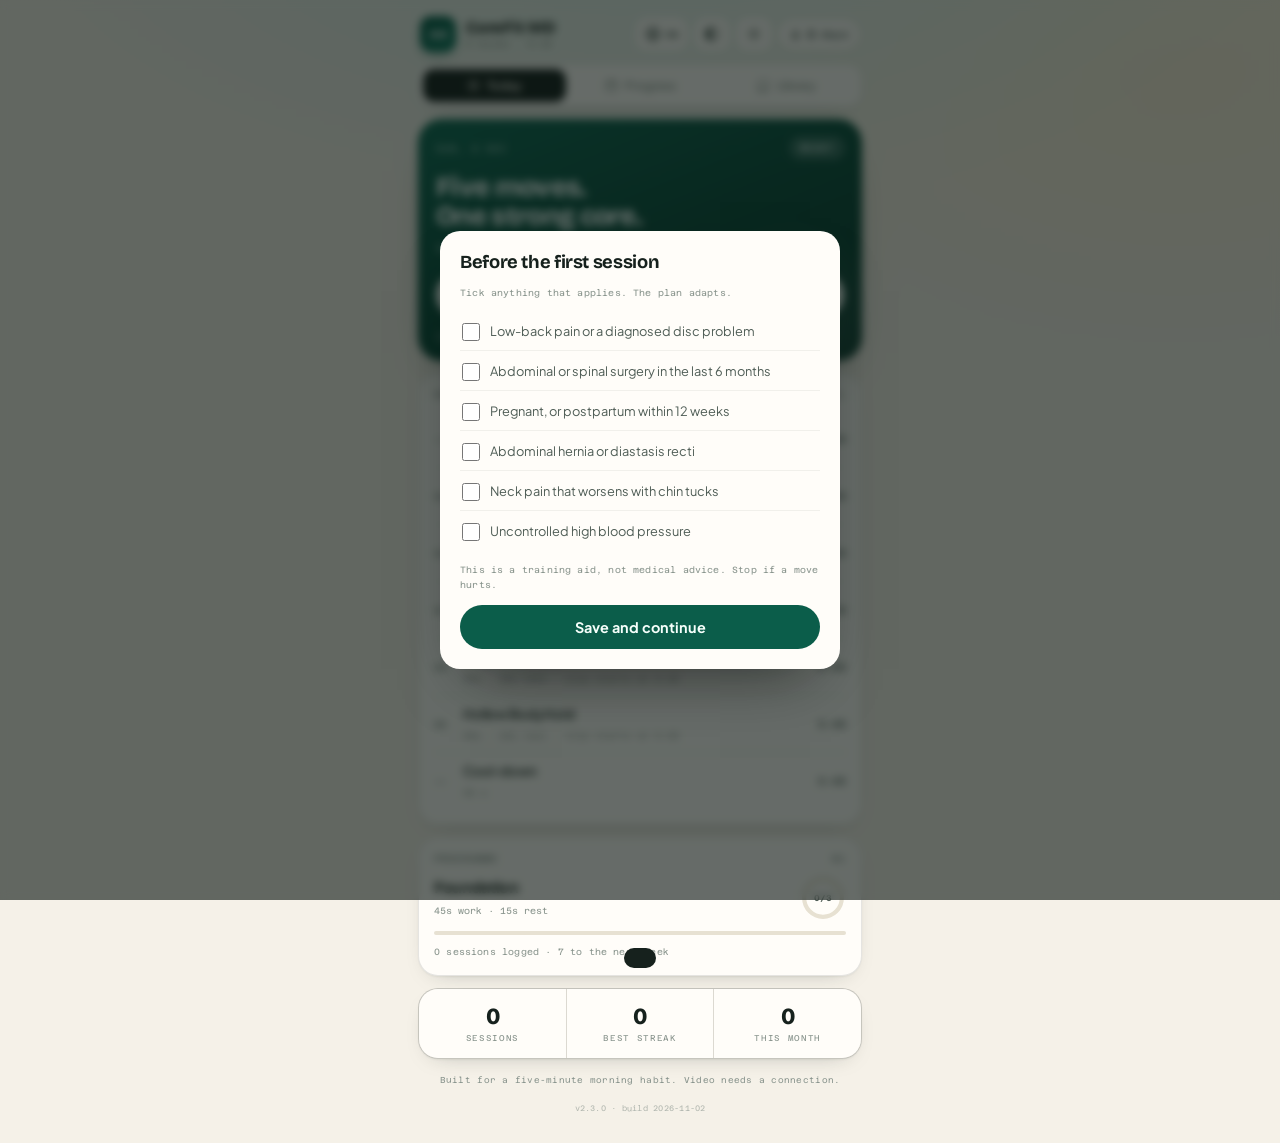
==== docs/play/index.html @ 4219fab6 "Polish the offline figures; make the library work without video - Figures redrawn: two-tone body (fa" ====
<!DOCTYPE html>
<html lang="en">
<head>
<meta charset="UTF-8">
<meta name="viewport" content="width=device-width, initial-scale=1.0, viewport-fit=cover">
<meta name="description" content="CoreFit MD — a five-minute video-guided morning core routine with clip-accurate playback, streaks and session logging.">
<meta name="theme-color" content="#f5f1e8" media="(prefers-color-scheme: light)">
<meta name="theme-color" content="#0d1412" media="(prefers-color-scheme: dark)">
<meta name="apple-mobile-web-app-capable" content="yes">
<meta name="apple-mobile-web-app-title" content="CoreFit MD">
<title>CoreFit MD — Morning Core</title>
<script>
/* Resolve the theme before the first paint so there is no flash of the wrong one. */
(function(){try{
  var raw=localStorage.getItem('corefit.settings.v2');
  var t=(raw?JSON.parse(raw).theme:null)||'auto';
  var dark = t==='dark' || (t==='auto' && matchMedia('(prefers-color-scheme: dark)').matches);
  document.documentElement.setAttribute('data-theme', dark?'dark':'light');
}catch(e){}})();
</script>
<link rel="manifest" href="manifest.webmanifest">
<link rel="icon" href="icons/icon-192.png" sizes="192x192">
<link rel="apple-touch-icon" href="icons/icon-192.png">
<link rel="preload" href="assets/fonts/bricolage-grotesque.woff2" as="font" type="font/woff2" crossorigin>
<link rel="preload" href="assets/fonts/plus-jakarta-sans.woff2" as="font" type="font/woff2" crossorigin>
<link rel="stylesheet" href="assets/fonts/fonts.css">
<link rel="stylesheet" href="assets/css/app.css">
</head>
<body>

<!-- icon sprite -->
<svg class="sr" aria-hidden="true" focusable="false">
  <symbol id="i-flame" viewBox="0 0 24 24"><path d="M12 3s4.5 4.2 4.5 8.2A4.5 4.5 0 0 1 12 15.7a4.5 4.5 0 0 1-4.5-4.5C7.5 7.2 12 3 12 3z"/><path d="M12 21c3.6 0 6.5-2.4 6.5-5.6 0-1.4-.5-2.7-1.3-3.9M12 21c-3.6 0-6.5-2.4-6.5-5.6 0-1.4.5-2.7 1.3-3.9"/></symbol>
  <symbol id="i-play" viewBox="0 0 24 24"><path d="M8 5.5v13l11-6.5-11-6.5z" fill="currentColor" stroke="none"/></symbol>
  <symbol id="i-pause" viewBox="0 0 24 24"><path d="M9 5v14M15 5v14" stroke-width="2.6"/></symbol>
  <symbol id="i-cal" viewBox="0 0 24 24"><rect x="3.5" y="5" width="17" height="15.5" rx="3"/><path d="M8 3v4M16 3v4M3.5 10.5h17"/></symbol>
  <symbol id="i-book" viewBox="0 0 24 24"><path d="M4 5.5A2 2 0 0 1 6 3.5h13v17H6a2 2 0 0 0-2 2z"/><path d="M4 19.5A2 2 0 0 1 6 17.5h13"/></symbol>
  <symbol id="i-sun" viewBox="0 0 24 24"><circle cx="12" cy="12" r="4"/><path d="M12 2v2.5M12 19.5V22M2 12h2.5M19.5 12H22M4.9 4.9l1.8 1.8M17.3 17.3l1.8 1.8M19.1 4.9l-1.8 1.8M6.7 17.3l-1.8 1.8"/></symbol>
  <symbol id="i-close" viewBox="0 0 24 24"><path d="M6 6l12 12M18 6L6 18" stroke-width="2"/></symbol>
  <symbol id="i-skip" viewBox="0 0 24 24"><path d="M6 5.5v13l9-6.5-9-6.5z" fill="currentColor" stroke="none"/><path d="M18 5v14" stroke-width="2.2"/></symbol>
  <symbol id="i-reset" viewBox="0 0 24 24"><path d="M3.5 12a8.5 8.5 0 1 0 2.6-6.1"/><path d="M3.5 4.5V10H9"/></symbol>
  <symbol id="i-sound" viewBox="0 0 24 24"><path d="M4 9.5h3.5L13 5v14L7.5 14.5H4z"/><path d="M16.5 9a4.2 4.2 0 0 1 0 6M19 6.5a8 8 0 0 1 0 11"/></symbol>
  <symbol id="i-mute" viewBox="0 0 24 24"><path d="M4 9.5h3.5L13 5v14L7.5 14.5H4z"/><path d="M16.5 9.5l5 5M21.5 9.5l-5 5"/></symbol>
  <symbol id="i-gear" viewBox="0 0 24 24"><circle cx="12" cy="12" r="3"/><path d="M12 2.8v2.4M12 18.8v2.4M4.4 7.6l2 1.2M17.6 15.2l2 1.2M4.4 16.4l2-1.2M17.6 8.8l2-1.2"/></symbol>
  <symbol id="i-check" viewBox="0 0 24 24"><path d="M5 12.8l4.6 4.4L19 6.5" stroke-width="2.4"/></symbol>
  <symbol id="i-target" viewBox="0 0 24 24"><circle cx="12" cy="12" r="8.5"/><circle cx="12" cy="12" r="4"/></symbol>
  <symbol id="i-clock" viewBox="0 0 24 24"><circle cx="12" cy="12" r="8.5"/><path d="M12 7.5V12l3 1.8"/></symbol>
  <symbol id="i-film" viewBox="0 0 24 24"><rect x="3" y="5" width="18" height="14" rx="2.5"/><path d="M8 5v14M16 5v14M3 12h18"/></symbol>
  <symbol id="i-download" viewBox="0 0 24 24"><path d="M12 4v10M8 10.5l4 4 4-4M4.5 19.5h15"/></symbol>
  <symbol id="i-upload" viewBox="0 0 24 24"><path d="M12 15V5M8 8.5l4-4 4 4M4.5 19.5h15"/></symbol>
  <symbol id="i-print" viewBox="0 0 24 24"><path d="M7 9V4h10v5"/><rect x="4" y="9" width="16" height="7" rx="2"/><path d="M7 14h10v6H7z"/></symbol>
  <symbol id="i-share" viewBox="0 0 24 24"><circle cx="17.5" cy="6" r="2.6"/><circle cx="6.5" cy="12" r="2.6"/><circle cx="17.5" cy="18" r="2.6"/><path d="M9 10.7l6-3.3M9 13.3l6 3.3"/></symbol>
  <symbol id="i-globe" viewBox="0 0 24 24"><circle cx="12" cy="12" r="8.5"/><path d="M3.5 12h17M12 3.5c2.4 2.4 3.6 5.3 3.6 8.5s-1.2 6.1-3.6 8.5c-2.4-2.4-3.6-5.3-3.6-8.5S9.6 5.9 12 3.5z"/></symbol>
  <symbol id="i-plus" viewBox="0 0 24 24"><path d="M12 6v12M6 12h12"/></symbol>
  <symbol id="i-minus" viewBox="0 0 24 24"><path d="M6 12h12"/></symbol>
  <symbol id="i-theme" viewBox="0 0 24 24"><circle cx="12" cy="12" r="8.5"/><path d="M12 3.5a8.5 8.5 0 0 0 0 17z" fill="currentColor" stroke="none"/></symbol>
  <symbol id="i-tap" viewBox="0 0 24 24"><path d="M9 11V6.5a2 2 0 1 1 4 0V12"/><path d="M13 10.5a2 2 0 1 1 4 0V15a6 6 0 0 1-6 6h-1a6 6 0 0 1-5.2-3"/></symbol>
</svg>

<div class="app">
  <header class="topbar">
    <div class="brand">
      <span class="brand-mark"><svg class="ic" viewBox="0 0 24 24"><path d="M6.5 7.5v9M17.5 7.5v9M6.5 12h11" stroke-width="2.4"/><path d="M3.5 9.5v5M20.5 9.5v5"/></svg></span>
      <span class="brand-text"><strong>CoreFit MD</strong><small id="brandMeta">—</small></span>
    </div>
    <div class="topbar-actions">
      <button class="icon-btn" id="btnLang" aria-label="Language"><svg class="ic"><use href="#i-globe"/></svg><span id="langTag">EN</span></button>
      <button class="icon-btn" id="btnTheme" aria-label="Colour theme"><svg class="ic"><use href="#i-theme"/></svg></button>
      <button class="icon-btn" id="btnSettingsTop" aria-label="Session settings"><svg class="ic"><use href="#i-gear"/></svg></button>
      <button class="streak" id="streakPill" aria-label="Current streak">
        <svg class="ic"><use href="#i-flame"/></svg><b id="streakNum">0</b><span id="streakWord">days</span>
      </button>
    </div>
  </header>

  <div class="banner" id="banner" hidden>
    <svg class="ic"><use href="#i-target"/></svg><span id="bannerText"></span>
  </div>

  <nav class="segmented" role="tablist" aria-label="Sections">
    <button role="tab" aria-selected="true" data-view="today"><svg class="ic"><use href="#i-sun"/></svg><span data-i18n="nav.today">Today</span></button>
    <button role="tab" aria-selected="false" data-view="progress"><svg class="ic"><use href="#i-cal"/></svg><span data-i18n="nav.progress">Progress</span></button>
    <button role="tab" aria-selected="false" data-view="library"><svg class="ic"><use href="#i-book"/></svg><span data-i18n="nav.library">Library</span></button>
  </nav>

  <main>
    <!-- ================= TODAY ================= -->
    <section class="view active" id="view-today" role="tabpanel">
      <div class="hero" id="hero">
        <div class="hero-top">
          <span class="eyebrow" id="todayDate">—</span>
          <span class="status-chip" id="heroStatus" data-i18n="hero.ready">Ready</span>
        </div>
        <h2 class="hero-title" id="heroTitle"></h2>
        <p class="hero-sub" id="heroSub"></p>
        <button class="btn btn-hero" id="btnStart"><svg class="ic"><use href="#i-play"/></svg><span id="btnStartText" data-i18n="btn.start">Start session</span></button>
        <div class="hero-resume" id="heroResume" hidden>
          <button class="btn btn-hero" id="btnResume"><svg class="ic"><use href="#i-play"/></svg><span data-i18n="btn.resume">Resume</span></button>
          <button class="btn btn-hero secondary" id="btnDiscard" data-i18n="btn.discard">Discard</button>
        </div>
        <div class="hero-foot">
          <span><svg class="ic"><use href="#i-clock"/></svg><span id="footTime">—</span></span>
          <span><svg class="ic"><use href="#i-target"/></svg><span id="footMoves">—</span></span>
          <span><svg class="ic"><use href="#i-film"/></svg><span id="footClip">0:30</span></span>
        </div>
      </div>

      <div class="card">
        <div class="card-head">
          <span class="label" data-i18n="label.plan">Session plan</span>
          <span class="label dim" id="planTotal"></span>
        </div>
        <ol class="plan" id="planList"></ol>
      </div>

      <div class="card program-card">
        <div class="card-head">
          <span class="label" data-i18n="label.program">Programme</span>
          <span class="label dim" id="programWeek">Week 1</span>
        </div>
        <div class="program-body">
          <div class="program-meta"><b id="programLabel">Foundation</b><small id="programSets"></small></div>
          <div class="goal-ring" id="goalRing">
            <svg viewBox="0 0 44 44"><circle cx="22" cy="22" r="18" class="ring-bg"/><circle cx="22" cy="22" r="18" class="ring-fg" id="goalArc"/></svg>
            <span id="goalCount">0/3</span>
          </div>
        </div>
        <div class="program-bar"><i id="programBar"></i></div>
        <p class="hint" id="programHint"></p>
      </div>

      <div class="stats">
        <div class="stat"><b id="sTotal">0</b><span data-i18n="label.sessions">Sessions</span></div>
        <div class="stat"><b id="sStreak">0</b><span data-i18n="label.beststreak">Best streak</span></div>
        <div class="stat"><b id="sMonth">0</b><span data-i18n="label.month">This month</span></div>
      </div>
    </section>

    <!-- ================= PROGRESS ================= -->
    <section class="view" id="view-progress" role="tabpanel">
      <div class="card">
        <div class="cal-month"><b id="calTitle">—</b><span class="label dim" id="calCount"></span></div>
        <div class="cal-grid" id="calGrid"></div>
        <div class="legend">
          <span><i class="a"></i><span data-i18n="cal.legend.done">Completed</span></span>
          <span><i class="b"></i><span data-i18n="cal.legend.today">Today</span></span>
        </div>
      </div>

      <div class="card">
        <div class="card-head"><span class="label" data-i18n="label.week">Last 7 days</span><span class="label dim" id="weekTotal"></span></div>
        <div class="week" id="weekChart"></div>
      </div>

      <div class="stats">
        <div class="stat"><b id="pTotal">0</b><span data-i18n="label.alltime">All-time</span></div>
        <div class="stat"><b id="pMin">0</b><span data-i18n="label.minutes">Minutes</span></div>
        <div class="stat"><b id="pCons">0%</b><span data-i18n="label.consistency">30-day consistency</span></div>
      </div>

      <div class="card">
        <div class="card-head"><span class="label" data-i18n="label.export">Export and backup</span></div>
        <div class="btn-grid">
          <button class="btn btn-ghost sm" id="btnCsv"><svg class="ic"><use href="#i-download"/></svg><span data-i18n="progress.csv">Download CSV</span></button>
          <button class="btn btn-ghost sm" id="btnJson"><svg class="ic"><use href="#i-download"/></svg><span data-i18n="progress.json">Backup as JSON</span></button>
          <button class="btn btn-ghost sm" id="btnImport"><svg class="ic"><use href="#i-upload"/></svg><span data-i18n="progress.import">Restore backup</span></button>
          <button class="btn btn-ghost sm" id="btnPrint"><svg class="ic"><use href="#i-print"/></svg><span data-i18n="progress.pdf">Print summary</span></button>
          <button class="btn btn-ghost sm" id="btnShareCard"><svg class="ic"><use href="#i-share"/></svg><span data-i18n="progress.share">Share streak card</span></button>
          <button class="btn btn-ghost sm" id="btnSettings"><svg class="ic"><use href="#i-gear"/></svg><span data-i18n="label.settings">Session settings</span></button>
        </div>
        <input type="file" id="fileImport" accept="application/json,.json" hidden>
      </div>

      <div class="card">
        <div class="card-head"><span class="label" data-i18n="label.goal">Weekly goal</span><span class="label dim" id="goalHint2"></span></div>
        <div class="goal-bars" id="goalBars"></div>
      </div>
    </section>

    <!-- ================= LIBRARY ================= -->
    <section class="view" id="view-library" role="tabpanel">
      <div class="card">
        <div class="card-head">
          <span class="label" data-i18n="label.library">Exercise library</span>
          <span class="label dim" id="libCount"></span>
        </div>
        <div class="lib-mode">
          <div class="seg-mini" id="libMode">
            <button data-vmode="auto" data-i18n="lib.mode.clips">Clips</button>
            <button data-vmode="off" data-i18n="lib.mode.figures">Figures only</button>
          </div>
          <span class="hint" id="libModeHint"></span>
        </div>
      </div>
      <div class="lib" id="libList"></div>

      <div class="card" style="margin-top:2px">
        <div class="card-head">
          <span class="label" data-i18n="lib.more">More moves</span>
          <span class="label dim" data-i18n="lib.more.sub">offline demonstrations</span>
        </div>
        <p class="hint" data-i18n="lib.more.hint">Not in the default session. Each has its own animated figure, so it works with no connection.</p>
      </div>
      <div class="lib" id="extraList"></div>

      <button class="btn btn-ghost" id="btnCredits"><svg class="ic"><use href="#i-book"/></svg><span data-i18n="credits.title">Sources and credits</span></button>
    </section>
  </main>

  <p class="footnote" data-i18n="foot.note">Built for a five-minute morning habit. Video needs a connection.</p>
  <p class="footnote build" id="buildStamp"></p>
</div>

<!-- ================= WORKOUT STAGE ================= -->
<div class="stage" id="stage" role="dialog" aria-modal="true" aria-label="Workout in progress">
  <div class="stage-top">
    <button class="icon-btn" id="btnQuit" data-i18n-aria="a11y.quit" aria-label="End workout"><svg class="ic"><use href="#i-close"/></svg></button>
    <div class="phase" id="phaseChip"><span class="dot"></span><span id="phaseText">—</span></div>
    <button class="icon-btn" id="btnSound" data-i18n-aria="a11y.sound" aria-label="Toggle video sound"><svg class="ic"><use href="#i-mute"/></svg></button>
  </div>

  <div id="workoutBody" class="workout-body">
    <div class="video-card" id="videoCard">
      <div class="video-host" id="videoHost"></div>
      <div class="video-fallback" id="videoFallback">
        <img id="demoImg" src="" alt="">
        <div class="demo-cap">
          <span id="demoLabel">Offline demonstration</span>
          <a id="demoCredit" href="#" target="_blank" rel="noopener" hidden>Reference ↗</a>
        </div>
      </div>
      <div class="video-noclip" id="noClip"><span id="noClipCue"></span></div>
      <div class="video-badge"><svg class="ic"><use href="#i-film"/></svg><span id="videoBadgeText">0:30</span></div>
    </div>

    <div class="stage-main">
      <div class="timer-row">
        <div class="timer"><span id="timeLeft">0</span><small id="timerUnit" data-i18n="label.sec">sec</small></div>
        <div class="timer-side">
          <div class="ex-count" id="exCount">—</div>
          <div class="ex-name" id="exName">—</div>
          <div class="ex-next" id="exNext"></div>
        </div>
      </div>

      <div class="segbar"><i id="segFill"></i></div>
      <div class="rail" id="rail"></div>
      <p class="cue" id="cueLine"></p>

      <button class="rep-tap" id="btnRepTap" hidden>
        <svg class="ic"><use href="#i-tap"/></svg>
        <span id="repText">0 / 12</span>
      </button>

      <div class="controls">
        <button class="ctl" id="btnMinus" data-i18n-aria="btn.minus" aria-label="Minus ten"><svg class="ic"><use href="#i-minus"/></svg><span>−10s</span></button>
        <button class="ctl" id="btnRestart"><svg class="ic"><use href="#i-reset"/></svg><span data-i18n="btn.restart">Restart</span></button>
        <button class="ctl-main" id="btnPause" data-i18n-aria="a11y.pause" aria-label="Pause"><svg class="ic"><use href="#i-pause"/></svg></button>
        <button class="ctl" id="btnSkip"><svg class="ic"><use href="#i-skip"/></svg><span data-i18n="btn.skip">Skip</span></button>
        <button class="ctl" id="btnPlus" data-i18n-aria="btn.plus" aria-label="Plus ten"><svg class="ic"><use href="#i-plus"/></svg><span>+10s</span></button>
      </div>

      <details class="steps" id="stepsBox">
        <summary data-i18n="label.formcues">Form cues</summary>
        <ol id="stepsList"></ol>
      </details>
    </div>
    <div class="stage-foot"><span id="sessionLeft"></span></div>
  </div>

  <div class="done-view" id="doneView">
    <div class="done-ring"><svg class="ic"><use href="#i-check"/></svg></div>
    <h2 id="doneTitle">Session complete</h2>
    <p id="doneLine"></p>
    <div class="done-stats">
      <div><b id="doneStreak">0</b><span data-i18n="label.streak">Day streak</span></div>
      <div><b id="doneTime">0:00</b><span data-i18n="label.time">Time</span></div>
      <div><b id="doneMoves">0</b><span data-i18n="label.moves">moves</span></div>
    </div>
    <button class="btn btn-primary" id="btnDone" style="max-width:280px"><svg class="ic"><use href="#i-check"/></svg><span data-i18n="btn.save">Save</span></button>
  </div>
</div>

<!-- ================= CLIP SHEET ================= -->
<div class="sheet" id="clipSheet" role="dialog" aria-modal="true" aria-label="Clip settings">
  <div class="sheet-card">
    <div class="sheet-head">
      <div><h3 id="clipName">—</h3><p id="clipMeta"></p></div>
      <button class="icon-btn sheet-close" data-close="clipSheet" aria-label="Close"><svg class="ic"><use href="#i-close"/></svg></button>
    </div>
    <div class="video-card" style="aspect-ratio:16/9">
      <div class="video-host" id="clipHost"></div>
      <img id="clipDemo" class="clip-demo" src="" alt="">
      <div class="video-badge"><svg class="ic"><use href="#i-film"/></svg><span id="clipBadge">0:30</span></div>
    </div>
    <div class="row2">
      <a class="btn btn-ghost sm" id="clipOpen" target="_blank" rel="noopener">Open on YouTube ↗</a>
      <a class="btn btn-ghost sm" id="clipFind" target="_blank" rel="noopener">Find another clip ↗</a>
    </div>
    <div class="trim-grid">
      <div class="field">
        <label data-i18n="clip.start">Clip starts at</label>
        <div class="field-row"><input type="number" id="trimStart" min="0" max="3600" step="1" inputmode="numeric"><span class="unit">s</span><button class="mini" id="capStart" data-i18n="clip.now">now</button></div>
      </div>
      <div class="field">
        <label data-i18n="clip.end">Clip ends at</label>
        <div class="field-row"><input type="number" id="trimEnd" min="1" max="3600" step="1" inputmode="numeric"><span class="unit">s</span><button class="mini" id="capEnd" data-i18n="clip.now">now</button></div>
      </div>
    </div>
    <div class="trim-grid">
      <div class="field">
        <label data-i18n="clip.mode">Timing</label>
        <div class="seg-mini" id="modeSwitch">
          <button data-mode="time" data-i18n="clip.mode.time">Timed</button>
          <button data-mode="reps" data-i18n="clip.mode.reps">Reps</button>
        </div>
      </div>
      <div class="field">
        <label data-i18n="clip.reps">Rep target</label>
        <div class="field-row"><input type="number" id="repTarget" min="1" max="99" step="1" inputmode="numeric"><span class="unit" data-i18n="label.reps">reps</span></div>
      </div>
    </div>
    <div class="field">
      <label data-i18n="clip.backup">Backup video ID</label>
      <div class="field-row"><input type="text" id="backupId" class="txt" data-i18n-ph="clip.backup.ph" placeholder="YouTube ID if the main one dies"></div>
    </div>
    <div class="mods">
      <p><b data-i18n="clip.regression">Easier</b><span id="modEasier"></span></p>
      <p><b data-i18n="clip.progression">Harder</b><span id="modHarder"></span></p>
    </div>
    <div class="row2">
      <button class="btn btn-ghost" id="btnClipReset" data-i18n="clip.reset">Reset to 0:30</button>
      <button class="btn btn-primary" id="btnClipSave" data-i18n="clip.save">Save clip</button>
    </div>
  </div>
</div>

<!-- ================= SETTINGS SHEET ================= -->
<div class="sheet" id="settingsSheet" role="dialog" aria-modal="true" aria-label="Settings">
  <div class="sheet-card">
    <div class="sheet-head">
      <div><h3 data-i18n="set.title">Session settings</h3><p data-i18n="set.sub">Saved on this device</p></div>
      <button class="icon-btn sheet-close" data-close="settingsSheet" aria-label="Close"><svg class="ic"><use href="#i-close"/></svg></button>
    </div>
    <div id="settingsList"></div>
    <div class="set-row">
      <div><span data-i18n="set.theme">Colour theme</span><small>Auto · light · dark</small></div>
      <div class="seg-mini sm" id="themeSwitch">
        <button data-theme="auto">Auto</button><button data-theme="light">Light</button><button data-theme="dark">Dark</button>
      </div>
    </div>
    <div class="set-row">
      <div><span data-i18n="set.videoMode">Video</span><small data-i18n="set.videoMode.d">Clips, or the offline figures only</small></div>
      <div class="seg-mini sm" id="videoModeSwitch">
        <button data-vmode="auto">Clips</button><button data-vmode="off">Figures</button>
      </div>
    </div>
    <div class="set-row">
      <div><span data-i18n="set.speed">Playback speed</span><small>0.75× · 1× · 1.25×</small></div>
      <div class="seg-mini sm" id="speedSwitch">
        <button data-speed="0.75">0.75×</button><button data-speed="1">1×</button><button data-speed="1.25">1.25×</button>
      </div>
    </div>
    <div class="set-row">
      <div><span data-i18n="set.reminderTime">Reminder time</span><small id="reminderState"></small></div>
      <input type="time" id="reminderTime" class="time-input">
    </div>
    <div class="set-row">
      <div><span data-i18n="set.lang">Language</span><small>English · हिन्दी · ગુજરાતી</small></div>
      <div class="seg-mini sm" id="langSwitch">
        <button data-lang="en">EN</button><button data-lang="hi">हि</button><button data-lang="gu">ગુ</button>
      </div>
    </div>
    <p class="hint" style="margin-top:12px" id="settingsNote"></p>
  </div>
</div>

<!-- ================= POST-SESSION SHEET ================= -->
<div class="sheet" id="postSheet" role="dialog" aria-modal="true" aria-label="Session feedback">
  <div class="sheet-card">
    <div class="sheet-head">
      <div><h3 data-i18n="post.title">How did that feel?</h3><p data-i18n="post.sub">One tap. It tunes the next session.</p></div>
      <button class="icon-btn sheet-close" data-close="postSheet" aria-label="Close"><svg class="ic"><use href="#i-close"/></svg></button>
    </div>
    <div class="rpe" id="rpeChips"></div>
    <p class="rpe-label" id="rpeLabel"></p>
    <div class="set-row">
      <div><span data-i18n="post.pain">I felt pain</span><small id="painHint"></small></div>
      <button class="switch" id="painSwitch" role="switch" aria-checked="false"></button>
    </div>
    <div class="field">
      <label data-i18n="post.note">Note for yourself</label>
      <div class="field-row"><input type="text" class="txt" id="postNote" data-i18n-ph="post.note.ph" placeholder="Anything worth remembering"></div>
    </div>
    <button class="btn btn-primary" id="btnPostSave" data-i18n="post.save">Save session</button>
  </div>
</div>

<!-- ================= SCREENING ================= -->
<div class="modal" id="screenModal" role="dialog" aria-modal="true" aria-label="Safety screening">
  <div class="modal-card">
    <h3 data-i18n="screen.title">Before the first session</h3>
    <p class="hint" data-i18n="screen.sub">Tick anything that applies. The plan adapts.</p>
    <div id="screenList" class="screen-list"></div>
    <p class="hint" data-i18n="screen.note">This is a training aid, not medical advice. Stop if a move hurts.</p>
    <button class="btn btn-primary" id="btnScreenSave" data-i18n="screen.ack">Save and continue</button>
  </div>
</div>


<!-- ================= CREDITS ================= -->
<div class="sheet" id="creditsSheet" role="dialog" aria-modal="true" aria-label="Sources and credits">
  <div class="sheet-card">
    <div class="sheet-head">
      <div><h3 data-i18n="credits.title">Sources and credits</h3><p data-i18n="credits.sub">Every figure is drawn here; every clip is credited</p></div>
      <button class="icon-btn sheet-close" data-close="creditsSheet" aria-label="Close"><svg class="ic"><use href="#i-close"/></svg></button>
    </div>
    <div id="creditsList" class="credits"></div>
    <p class="hint" data-i18n="credits.note">The animated figures are original SVG drawn for this app, not frames from the videos. The clips are other people's work — they are embedded, never copied, and each is linked to its source.</p>
  </div>
</div>

<!-- ================= SHARE CARD ================= -->
<div class="modal" id="shareModal" role="dialog" aria-modal="true" aria-label="Streak card">
  <div class="modal-card">
    <h3 id="shareTitle">Streak card</h3>
    <canvas id="shareCanvas" width="1080" height="1350"></canvas>
    <div class="row2">
      <button class="btn btn-ghost" data-close="shareModal" data-i18n="btn.close">Close</button>
      <button class="btn btn-primary" id="btnShareSave" data-i18n="progress.share">Share streak card</button>
    </div>
  </div>
</div>

<div class="toast" id="toast" role="status" aria-live="polite"></div>

<script src="assets/i18n/strings.js" defer></script>
<script src="assets/js/config.js" defer></script>
<script src="assets/js/data.js" defer></script>
<script src="assets/js/store.js" defer></script>
<script src="assets/js/i18n.js" defer></script>
<script src="assets/js/video.js" defer></script>
<script src="assets/js/session.js" defer></script>
<script src="assets/js/ui.js" defer></script>
<script src="assets/js/main.js" defer></script>
</body>
</html>
---- docs/play/assets/fonts/fonts.css ----
@font-face {
  font-family: 'Azeret Mono';
  font-style: normal;
  font-weight: 400 600;
  font-display: swap;
  src:url('azeret-mono.woff2') format('woff2');
  
}
@font-face {
  font-family: 'Bricolage Grotesque';
  font-style: normal;
  font-weight: 400 800;
  font-stretch: 100%;
  font-display: swap;
  src:url('bricolage-grotesque.woff2') format('woff2');
  
}
@font-face {
  font-family: 'Plus Jakarta Sans';
  font-style: normal;
  font-weight: 400 700;
  font-display: swap;
  src:url('plus-jakarta-sans.woff2') format('woff2');
  
}
---- docs/play/assets/css/app.css ----
/* CoreFit MD — application styles
   One stylesheet, no framework. Light-first with a full dark theme. */

:root{
  --paper:#f5f1e8; --surface:#fffdf9; --surface-2:#efeade; --surface-3:#e7e1d2;
  --ink:#16211d; --ink-2:#4f5d56; --ink-3:#8b968f;
  --line:rgba(22,33,29,.11); --line-2:rgba(22,33,29,.06); --line-3:rgba(22,33,29,.2);
  --pine:#0b5d4a; --pine-2:#0f7a61; --pine-soft:#dcefe8;
  --signal:#cf4f1d; --signal-soft:#fbe6da;
  --gold:#a8761f; --gold-soft:#f7edd6;
  --shadow:0 1px 2px rgba(22,33,29,.05), 0 8px 24px -16px rgba(22,33,29,.4);
  --r:20px; --r-sm:12px;
  --f-display:'Bricolage Grotesque','Segoe UI',system-ui,sans-serif;
  --f-body:'Plus Jakarta Sans','Segoe UI',system-ui,sans-serif;
  --f-mono:'Azeret Mono',ui-monospace,'SFMono-Regular',monospace;
  --timer-size:3.4rem;
}
:root[data-theme="dark"]{
    --paper:#0d1412; --surface:#15201d; --surface-2:#1b2724; --surface-3:#22302c;
    --ink:#f3efe6; --ink-2:#a9b6b0; --ink-3:#71807a;
    --line:rgba(255,255,255,.10); --line-2:rgba(255,255,255,.05); --line-3:rgba(255,255,255,.2);
    --pine:#5cc8a8; --pine-2:#7ad9bc; --pine-soft:rgba(92,200,168,.14);
    --signal:#ff7a45; --signal-soft:rgba(255,122,69,.14);
    --gold:#e0b455; --gold-soft:rgba(224,180,85,.14);
    --shadow:0 1px 2px rgba(0,0,0,.4), 0 10px 30px -20px rgba(0,0,0,.9);
  }
html.big-text{ --timer-size:4.4rem; }
html.big-text body{ font-size:1.12rem; }

*{margin:0;padding:0;box-sizing:border-box}
html{-webkit-text-size-adjust:100%}
body{
  font-family:var(--f-body); color:var(--ink); background:var(--paper);
  min-height:100dvh; -webkit-tap-highlight-color:transparent;
  background-image:
    radial-gradient(1100px 520px at 50% -12%, var(--pine-soft), transparent 62%),
    radial-gradient(700px 420px at 92% 8%, var(--gold-soft), transparent 70%);
  background-repeat:no-repeat; background-attachment:fixed;
  -webkit-font-smoothing:antialiased;
}
button{font-family:inherit;color:inherit}
input{font-family:inherit;color:inherit}
svg.ic{width:18px;height:18px;fill:none;stroke:currentColor;stroke-width:1.8;stroke-linecap:round;stroke-linejoin:round;flex-shrink:0}
.sr{position:absolute;width:1px;height:1px;overflow:hidden;clip:rect(0 0 0 0);white-space:nowrap}
:focus-visible{outline:2px solid var(--signal);outline-offset:2px;border-radius:4px}
[hidden]{display:none!important}

.app{width:100%;max-width:472px;margin:0 auto;padding:14px 14px calc(26px + env(safe-area-inset-bottom));display:flex;flex-direction:column;gap:12px}

/* ---------- top bar ---------- */
.topbar{display:flex;align-items:center;justify-content:space-between;gap:8px;padding:2px 2px 0}
.brand{display:flex;align-items:center;gap:10px;min-width:0}
.brand-mark{width:36px;height:36px;border-radius:11px;display:grid;place-items:center;flex-shrink:0;
  background:linear-gradient(150deg,var(--pine),var(--pine-2));color:#fff;box-shadow:0 6px 16px -8px var(--pine)}
.brand-mark svg{width:19px;height:19px;stroke-width:2}
.brand-text{display:flex;flex-direction:column;min-width:0}
.brand-text strong{font-family:var(--f-display);font-size:1.02rem;font-weight:800;letter-spacing:-.015em;line-height:1.15}
.brand-text small{font-family:var(--f-mono);font-size:.6rem;color:var(--ink-3);letter-spacing:.02em;white-space:nowrap;overflow:hidden;text-overflow:ellipsis}
.topbar-actions{display:flex;align-items:center;gap:6px;flex-shrink:0}
.icon-btn{height:34px;min-width:34px;padding:0 8px;border-radius:11px;border:1px solid var(--line);background:var(--surface);
  color:var(--ink-2);display:inline-flex;align-items:center;justify-content:center;gap:4px;cursor:pointer;transition:transform .14s,color .18s}
.icon-btn:active{transform:scale(.94)}
.icon-btn span{font-family:var(--f-mono);font-size:.6rem;font-weight:600;letter-spacing:.06em}
.streak{display:inline-flex;align-items:center;gap:5px;border:1px solid var(--line);background:var(--surface);
  color:var(--ink-2);padding:7px 10px;border-radius:999px;font-family:var(--f-mono);font-size:.64rem;
  font-weight:600;cursor:pointer;box-shadow:var(--shadow)}
.streak svg{width:13px;height:13px;stroke-width:2}
.streak b{font-size:.82rem;font-weight:700}
.streak.hot{color:var(--signal);border-color:color-mix(in srgb,var(--signal) 30%,transparent);background:var(--signal-soft)}

/* ---------- banner ---------- */
.banner{display:flex;align-items:center;gap:8px;background:var(--gold-soft);border:1px solid color-mix(in srgb,var(--gold) 34%,transparent);
  color:var(--gold);border-radius:12px;padding:9px 12px;font-size:.74rem;font-weight:600;line-height:1.4}
.banner svg{width:15px;height:15px}

/* ---------- segmented nav ---------- */
.segmented{display:grid;grid-template-columns:repeat(3,1fr);gap:3px;padding:4px;background:var(--surface);
  border:1px solid var(--line);border-radius:14px;box-shadow:var(--shadow)}
.segmented button{display:flex;align-items:center;justify-content:center;gap:6px;border:0;background:transparent;
  color:var(--ink-3);font-size:.75rem;font-weight:600;padding:9px 4px;border-radius:11px;cursor:pointer;transition:background .18s,color .18s}
.segmented button svg{width:15px;height:15px}
.segmented button[aria-selected="true"]{background:var(--ink);color:var(--paper)}
:root[data-theme="dark"] .segmented button[aria-selected="true"]{background:var(--pine);color:#08201a}

/* ---------- views ---------- */
.view{display:none;flex-direction:column;gap:12px}
.view.active{display:flex;animation:rise .3s cubic-bezier(.2,.7,.3,1) both}
@keyframes rise{from{opacity:0;transform:translateY(8px)}to{opacity:1;transform:none}}

.card{background:var(--surface);border:1px solid var(--line);border-radius:var(--r);padding:15px;box-shadow:var(--shadow)}
.card-head{display:flex;align-items:center;justify-content:space-between;gap:8px;margin-bottom:11px}
.label{font-family:var(--f-mono);font-size:.6rem;font-weight:600;letter-spacing:.12em;text-transform:uppercase;color:var(--ink-3)}
.label.dim{opacity:.85}
.hint{font-family:var(--f-mono);font-size:.57rem;line-height:1.75;color:var(--ink-3);letter-spacing:.02em}

/* ---------- hero ---------- */
.hero{position:relative;overflow:hidden;border-radius:24px;padding:18px;color:#f4fffb;
  background:linear-gradient(158deg,#0d6b55 0%,#0a4f3e 46%,#06382b 100%);
  box-shadow:0 22px 44px -30px rgba(6,45,34,.85)}
.hero::after{content:"";position:absolute;inset:auto -40px -70px auto;width:220px;height:220px;border-radius:50%;
  background:radial-gradient(circle,rgba(255,255,255,.16),transparent 66%);pointer-events:none}
.hero.done{background:linear-gradient(158deg,#0a5341 0%,#083c2e 55%,#062c22 100%)}
.hero-top{display:flex;align-items:center;justify-content:space-between;gap:10px;margin-bottom:14px}
.eyebrow{font-family:var(--f-mono);font-size:.6rem;letter-spacing:.12em;text-transform:uppercase;opacity:.72}
.status-chip{font-family:var(--f-mono);font-size:.56rem;letter-spacing:.1em;text-transform:uppercase;font-weight:600;
  padding:5px 9px;border-radius:999px;background:rgba(255,255,255,.16);border:1px solid rgba(255,255,255,.22)}
.hero-title{font-family:var(--f-display);font-size:1.7rem;line-height:1.08;font-weight:800;letter-spacing:-.025em;margin-bottom:7px}
.hero-sub{font-size:.78rem;line-height:1.5;opacity:.8;margin-bottom:16px}
.hero-resume{display:flex;gap:8px;margin-top:8px}
.hero-resume .btn{flex:1}
.btn{display:inline-flex;align-items:center;justify-content:center;gap:8px;width:100%;border:0;border-radius:999px;
  font-weight:700;font-size:.9rem;padding:13px 18px;cursor:pointer;transition:transform .14s,filter .18s;text-align:center}
.btn:active{transform:scale(.975)}
.btn svg{width:17px;height:17px;stroke-width:2.2}
.btn.sm{font-size:.76rem;padding:10px 12px;border-radius:12px;font-weight:600}
.btn.sm svg{width:15px;height:15px}
.btn-primary{background:var(--pine);color:#f6fffb}
.btn-ghost{background:transparent;color:var(--pine);border:1.5px solid color-mix(in srgb,var(--pine) 40%,transparent)}
.btn-hero{background:#f7fffb;color:#08382c}
.btn-hero.secondary{background:rgba(255,255,255,.14);color:#f4fffb;border:1px solid rgba(255,255,255,.3)}
.hero-foot{display:flex;gap:14px;margin-top:14px;font-family:var(--f-mono);font-size:.58rem;letter-spacing:.04em;opacity:.72}
.hero-foot span{display:inline-flex;align-items:center;gap:5px}
.hero-foot svg{width:12px;height:12px}

/* ---------- plan ---------- */
.plan{list-style:none;display:flex;flex-direction:column}
.plan-item{display:flex;align-items:center;gap:11px;padding:9px 0;border-bottom:1px solid var(--line)}
.plan-item:last-child{border-bottom:0}
.plan-num{font-family:var(--f-mono);font-size:.62rem;font-weight:600;color:var(--ink-3);width:18px;flex-shrink:0}
.plan-body{flex:1;min-width:0}
.plan-body b{display:block;font-size:.82rem;font-weight:600;letter-spacing:-.01em}
.plan-body small{font-family:var(--f-mono);font-size:.58rem;color:var(--ink-3)}
.plan-dur{font-family:var(--f-mono);font-size:.68rem;font-weight:500;color:var(--ink-2);font-variant-numeric:tabular-nums}

/* ---------- programme ---------- */
.program-body{display:flex;align-items:center;justify-content:space-between;gap:14px;margin-bottom:10px}
.program-meta b{display:block;font-family:var(--f-display);font-size:1rem;font-weight:700;letter-spacing:-.02em}
.program-meta small{font-family:var(--f-mono);font-size:.58rem;color:var(--ink-3)}
.goal-ring{position:relative;width:46px;height:46px;flex-shrink:0}
.goal-ring svg{width:46px;height:46px;transform:rotate(-90deg)}
.goal-ring .ring-bg{fill:none;stroke:var(--surface-3);stroke-width:4}
.goal-ring .ring-fg{fill:none;stroke:var(--pine);stroke-width:4;stroke-linecap:round;stroke-dasharray:113;stroke-dashoffset:113;transition:stroke-dashoffset .5s}
.goal-ring span{position:absolute;inset:0;display:grid;place-items:center;font-family:var(--f-mono);font-size:.55rem;font-weight:600;color:var(--ink-2)}
.program-bar{height:4px;border-radius:99px;background:var(--surface-3);overflow:hidden;margin-bottom:9px}
.program-bar i{display:block;height:100%;background:var(--pine);width:0;transition:width .5s}

/* ---------- stats ---------- */
.stats{display:grid;grid-template-columns:repeat(3,1fr);gap:1px;background:var(--line);border-radius:var(--r);
  overflow:hidden;border:1px solid var(--line);box-shadow:var(--shadow)}
.stat{background:var(--surface);padding:13px 6px;text-align:center}
.stat b{display:block;font-family:var(--f-display);font-size:1.45rem;font-weight:800;letter-spacing:-.03em;font-variant-numeric:tabular-nums}
.stat span{display:block;font-family:var(--f-mono);font-size:.53rem;letter-spacing:.08em;text-transform:uppercase;color:var(--ink-3);margin-top:3px;line-height:1.35}

/* ---------- calendar ---------- */
.cal-month{display:flex;align-items:center;justify-content:space-between;margin-bottom:10px}
.cal-month b{font-family:var(--f-display);font-size:.95rem;font-weight:700;letter-spacing:-.01em}
.cal-grid{display:grid;grid-template-columns:repeat(7,1fr);gap:5px;text-align:center}
.cal-dow{font-family:var(--f-mono);font-size:.54rem;letter-spacing:.06em;color:var(--ink-3);padding:3px 0;text-transform:uppercase}
.cal-day{aspect-ratio:1;display:grid;place-items:center;border-radius:9px;font-size:.72rem;font-weight:600;
  font-variant-numeric:tabular-nums;color:var(--ink-2)}
.cal-day.done{background:var(--pine);color:#f2fff9;font-weight:700}
.cal-day.today{box-shadow:inset 0 0 0 1.8px var(--signal);color:var(--signal);font-weight:700}
.cal-day.today.done{color:#fff}
.cal-day.pad{visibility:hidden}
.cal-day.soft{background:var(--gold-soft);color:var(--gold)}
.legend{display:flex;gap:14px;margin-top:11px;font-family:var(--f-mono);font-size:.56rem;color:var(--ink-3);letter-spacing:.04em}
.legend i{display:inline-block;width:9px;height:9px;border-radius:3px;margin-right:5px;vertical-align:-1px}
.legend i.a{background:var(--pine)}
.legend i.b{box-shadow:inset 0 0 0 1.8px var(--signal)}

/* ---------- week ---------- */
.week{display:grid;grid-template-columns:repeat(7,1fr);gap:7px;align-items:end;height:92px}
.week-col{display:flex;flex-direction:column;align-items:center;justify-content:flex-end;gap:6px;height:100%}
.week-bar{width:100%;border-radius:5px;background:var(--surface-3);min-height:6px;transition:height .4s cubic-bezier(.2,.7,.3,1)}
.week-bar.on{background:linear-gradient(180deg,var(--pine-2),var(--pine))}
.week-bar.today{outline:1.5px solid var(--signal);outline-offset:2px}
.week-dow{font-family:var(--f-mono);font-size:.52rem;color:var(--ink-3);text-transform:uppercase;letter-spacing:.04em}

/* ---------- goal bars ---------- */
.goal-bars{display:flex;gap:8px}
.goal-cell{flex:1;text-align:center}
.goal-cell i{display:block;height:8px;border-radius:99px;background:var(--surface-3);margin-bottom:6px}
.goal-cell i.on{background:var(--pine)}
.goal-cell span{font-family:var(--f-mono);font-size:.52rem;color:var(--ink-3);text-transform:uppercase;letter-spacing:.05em}

/* ---------- export grid ---------- */
.btn-grid{display:grid;grid-template-columns:1fr 1fr;gap:8px}

/* ---------- library ---------- */
.lib{display:flex;flex-direction:column;gap:9px}
.lib-card{display:flex;align-items:center;gap:11px;width:100%;text-align:left;cursor:pointer;
  background:var(--surface);border:1px solid var(--line);border-radius:14px;padding:9px;box-shadow:var(--shadow);
  transition:transform .14s,border-color .18s}
.lib-card:active{transform:scale(.985)}
.lib-card.static{cursor:default}
.lib-card.static:active{transform:none}
.lib-thumb{position:relative;width:86px;height:58px;border-radius:9px;overflow:hidden;background:#0a1613;flex-shrink:0;border:1px solid var(--line)}
.lib-thumb img{width:100%;height:100%;object-fit:contain;display:block;padding:2px}
.lib-thumb::after{content:"";position:absolute;inset:0;background:linear-gradient(180deg,transparent 55%,rgba(0,0,0,.5));pointer-events:none}
.lib-play{position:absolute;inset:0;display:grid;place-items:center;z-index:2}
.lib-play svg{width:19px;height:19px;stroke:#fff;fill:rgba(255,255,255,.18);stroke-width:1.6}
.lib-badge{position:absolute;left:5px;bottom:5px;z-index:3;font-family:var(--f-mono);font-size:.48rem;font-weight:600;
  letter-spacing:.04em;color:#fff;background:rgba(0,0,0,.55);padding:2px 5px;border-radius:4px}
.lib-body{flex:1;min-width:0}
.lib-body b{display:block;font-size:.82rem;font-weight:600;letter-spacing:-.01em;word-spacing:.04em}
.lib-body small{font-family:var(--f-mono);font-size:.56rem;color:var(--ink-3);line-height:1.55}
.lib-tag{display:inline-block;font-family:var(--f-mono);font-size:.48rem;letter-spacing:.06em;text-transform:uppercase;
  padding:2px 5px;border-radius:4px;background:var(--pine-soft);color:var(--pine);margin-left:5px;vertical-align:1px}
.lib-go{color:var(--ink-3);flex-shrink:0}

/* ---------- workout stage ---------- */
.stage{position:fixed;inset:0;z-index:80;display:none;flex-direction:column;background:var(--paper);
  padding:calc(10px + env(safe-area-inset-top)) 12px calc(12px + env(safe-area-inset-bottom));
  overflow-y:auto;overscroll-behavior:contain}
.stage.on{display:flex}
.stage-top{display:flex;align-items:center;justify-content:space-between;gap:8px;margin-bottom:10px;flex-shrink:0}
.phase{display:inline-flex;align-items:center;gap:7px;font-family:var(--f-mono);font-size:.6rem;letter-spacing:.12em;
  text-transform:uppercase;font-weight:600;color:var(--ink-2)}
.phase .dot{width:7px;height:7px;border-radius:50%;background:var(--pine);box-shadow:0 0 0 3px var(--pine-soft)}
.phase.work .dot{background:var(--signal);box-shadow:0 0 0 3px var(--signal-soft)}
.phase.rest .dot{background:var(--gold);box-shadow:0 0 0 3px var(--gold-soft)}
.workout-body{display:flex;flex-direction:column;flex:1;min-height:0}

.video-card{position:relative;width:100%;aspect-ratio:16/9;border-radius:16px;overflow:hidden;background:#07100d;
  flex-shrink:0;border:1px solid var(--line)}
.video-host{position:absolute;inset:0}
.video-host iframe,.video-host>div,.video-host video{width:100%;height:100%;border:0;display:block;object-fit:cover}
.video-badge{position:absolute;left:8px;top:8px;z-index:3;display:inline-flex;align-items:center;gap:5px;
  font-family:var(--f-mono);font-size:.53rem;font-weight:600;letter-spacing:.06em;color:#fff;
  background:rgba(6,16,13,.62);border:1px solid rgba(255,255,255,.18);padding:4px 7px;border-radius:6px}
.video-badge svg{width:11px;height:11px}
.video-fallback{position:absolute;inset:0;z-index:4;display:none;background:#07100d}
.video-fallback.on{display:block}
.video-fallback img{width:100%;height:100%;object-fit:contain;display:block}
.demo-cap{
  position:absolute;left:0;right:0;bottom:0;display:flex;align-items:center;justify-content:space-between;gap:10px;
  padding:7px 9px;background:linear-gradient(180deg,transparent,rgba(4,14,11,.86) 55%);
}
.demo-cap span{font-family:var(--f-mono);font-size:.52rem;letter-spacing:.1em;text-transform:uppercase;color:#a8c6bb}
.demo-cap a{font-family:var(--f-mono);font-size:.52rem;letter-spacing:.06em;color:#9be7cd;text-decoration:none;
  border-bottom:1px solid rgba(155,231,205,.45);padding-bottom:1px;white-space:nowrap}
.demo-cap a[hidden]{display:none}

.clip-demo{position:absolute;inset:0;width:100%;height:100%;object-fit:contain;background:#07100d;display:none}
.clip-demo.on{display:block}
.lib-mode{display:flex;align-items:center;gap:10px;margin-bottom:9px}
.lib-mode .seg-mini{flex:0 0 62%}
.lib-mode .hint{flex:1;min-width:0}

/* credits */
.credits{display:flex;flex-direction:column;gap:9px}
.credit{display:grid;grid-template-columns:56px 1fr;gap:10px;align-items:center;padding:8px;
  border:1px solid var(--line);border-radius:11px;background:var(--surface-2)}
.credit img{width:56px;height:34px;object-fit:contain;background:#0a1613;border-radius:6px}
.credit b{display:block;font-size:.78rem;font-weight:600;letter-spacing:-.01em}
.credit small{display:block;font-family:var(--f-mono);font-size:.54rem;color:var(--ink-3);line-height:1.6}
.credit a{color:var(--pine);text-decoration:none;border-bottom:1px solid color-mix(in srgb,var(--pine) 40%,transparent)}
.video-noclip{position:absolute;inset:0;z-index:2;display:none;align-items:center;justify-content:center;padding:18px;
  background:linear-gradient(150deg,#0a2f26,#061c17);text-align:center}
.video-noclip.on{display:flex}
.video-noclip span{font-family:var(--f-body);font-size:.82rem;line-height:1.55;color:#d7f2e8;max-width:34ch}
.stage.audio-only .video-card{display:none}

.stage-main{display:flex;flex-direction:column;gap:11px;margin-top:14px;flex:1;min-height:0}
.timer-row{display:flex;align-items:center;gap:16px;min-height:60px}
.timer{display:flex;align-items:baseline;gap:4px;flex:0 0 auto;min-width:92px;
  font-family:var(--f-display);font-weight:800;letter-spacing:-.05em;font-variant-numeric:tabular-nums}
.timer span{font-size:var(--timer-size);line-height:1;display:block}
.timer small{font-family:var(--f-mono);font-size:.56rem;font-weight:600;color:var(--ink-3);letter-spacing:.1em;
  text-transform:uppercase;padding-bottom:6px}
.timer-side{flex:1;min-width:0}
.ex-count{font-family:var(--f-mono);font-size:.56rem;letter-spacing:.12em;text-transform:uppercase;color:var(--ink-3);font-weight:600}
.ex-name{font-family:var(--f-display);font-size:1.12rem;font-weight:700;letter-spacing:-.02em;line-height:1.2;margin-top:2px}
.ex-next{font-family:var(--f-mono);font-size:.58rem;color:var(--ink-3);margin-top:3px;min-height:1em}

.segbar{height:4px;border-radius:99px;background:var(--surface-3);overflow:hidden}
.segbar i{display:block;height:100%;width:0;background:var(--pine);border-radius:99px}
.stage.working .segbar i{background:var(--signal)}
.stage.resting .segbar i{background:var(--gold)}

.rail{display:flex;gap:3px;height:24px;align-items:stretch}
.rail-seg{flex-grow:1;position:relative;border-radius:4px;background:var(--surface-3);overflow:hidden}
.rail-seg.rest{opacity:.6}
.rail-seg i{position:absolute;inset:0;width:0;background:var(--pine)}
.rail-seg.work i{background:var(--signal)}
.rail-seg.rest i{background:var(--gold)}
.rail-seg.now{outline:1.5px solid var(--ink);outline-offset:1.5px}

.cue{font-size:.78rem;line-height:1.55;color:var(--ink-2);background:var(--surface);border:1px solid var(--line);
  border-left:2.5px solid var(--pine);border-radius:0 10px 10px 0;padding:9px 11px}

.rep-tap{display:flex;align-items:center;justify-content:center;gap:10px;width:100%;padding:16px;
  border-radius:14px;border:1.5px dashed color-mix(in srgb,var(--pine) 45%,transparent);background:var(--pine-soft);
  color:var(--pine);font-family:var(--f-display);font-size:1.1rem;font-weight:700;cursor:pointer;transition:transform .1s}
.rep-tap:active{transform:scale(.97)}
.rep-tap svg{width:22px;height:22px}

.controls{display:grid;grid-template-columns:1fr 1fr auto 1fr 1fr;align-items:center;gap:4px;margin-top:2px}
.ctl{display:flex;flex-direction:column;align-items:center;gap:4px;border:0;background:transparent;color:var(--ink-2);
  font-family:var(--f-mono);font-size:.5rem;letter-spacing:.06em;text-transform:uppercase;cursor:pointer;padding:6px 0}
.ctl svg{width:20px;height:20px;stroke-width:1.7}
.ctl:active{transform:scale(.94)}
.ctl-main{width:66px;height:66px;border-radius:50%;border:0;background:var(--ink);color:var(--paper);
  display:grid;place-items:center;cursor:pointer;box-shadow:0 14px 26px -16px rgba(0,0,0,.6);transition:transform .14s;justify-self:center}
.ctl-main svg{width:26px;height:26px;stroke-width:2.1}
.ctl-main:active{transform:scale(.94)}
:root[data-theme="dark"] .ctl-main{background:var(--pine);color:#08201a}

.steps{background:var(--surface);border:1px solid var(--line);border-radius:12px;padding:0 12px;margin-top:2px}
.steps summary{cursor:pointer;list-style:none;padding:11px 0;font-family:var(--f-mono);font-size:.56rem;letter-spacing:.1em;
  text-transform:uppercase;color:var(--ink-3);font-weight:600;display:flex;align-items:center;justify-content:space-between}
.steps summary::-webkit-details-marker{display:none}
.steps summary::after{content:"+";font-size:.9rem}
.steps[open] summary::after{content:"–"}
.steps ol{list-style:none;display:flex;flex-direction:column;gap:8px;padding-bottom:12px}
.steps li{display:flex;gap:9px;font-size:.75rem;line-height:1.5;color:var(--ink-2)}
.steps li b{font-family:var(--f-mono);font-size:.55rem;font-weight:600;color:var(--pine);background:var(--pine-soft);
  width:17px;height:17px;border-radius:50%;display:grid;place-items:center;flex-shrink:0;margin-top:2px}
.stage-foot{margin-top:auto;padding:14px 0 2px;text-align:center;font-family:var(--f-mono);font-size:.56rem;
  letter-spacing:.1em;text-transform:uppercase;color:var(--ink-3)}

/* ---------- done ---------- */
.done-view{display:none;flex-direction:column;align-items:center;text-align:center;gap:13px;padding:30px 8px;margin:auto}
.done-view.on{display:flex}
.done-ring{width:84px;height:84px;border-radius:50%;display:grid;place-items:center;background:var(--pine-soft);color:var(--pine);
  border:1.5px solid color-mix(in srgb,var(--pine) 34%,transparent);animation:pop .45s cubic-bezier(.2,.8,.3,1) both}
.done-ring svg{width:36px;height:36px;stroke-width:2.2}
@keyframes pop{from{transform:scale(.6);opacity:0}to{transform:scale(1);opacity:1}}
.done-view h2{font-family:var(--f-display);font-size:1.45rem;font-weight:800;letter-spacing:-.03em}
.done-view p{font-size:.8rem;color:var(--ink-2);line-height:1.6;max-width:32ch}
.done-stats{display:flex;gap:22px;margin:4px 0}
.done-stats div{text-align:center}
.done-stats b{display:block;font-family:var(--f-display);font-size:1.25rem;font-weight:800;font-variant-numeric:tabular-nums}
.done-stats span{font-family:var(--f-mono);font-size:.5rem;letter-spacing:.1em;text-transform:uppercase;color:var(--ink-3)}

/* ---------- sheets & modals ---------- */
.sheet{position:fixed;inset:0;z-index:90;display:none;align-items:flex-end;justify-content:center;
  background:rgba(9,18,15,.5);backdrop-filter:blur(3px)}
.sheet.on{display:flex}
.sheet-card{width:100%;max-width:472px;background:var(--surface);border-radius:22px 22px 0 0;
  padding:16px 16px calc(20px + env(safe-area-inset-bottom));display:flex;flex-direction:column;gap:11px;
  animation:slideUp .28s cubic-bezier(.2,.8,.3,1) both;max-height:92dvh;overflow-y:auto}
@keyframes slideUp{from{transform:translateY(22px);opacity:.6}to{transform:none;opacity:1}}
.sheet-head{display:flex;align-items:flex-start;justify-content:space-between;gap:10px}
.sheet-head h3{font-family:var(--f-display);font-size:1.05rem;font-weight:700;letter-spacing:-.02em}
.sheet-head p{font-family:var(--f-mono);font-size:.56rem;color:var(--ink-3);margin-top:3px;letter-spacing:.04em}

.modal{position:fixed;inset:0;z-index:95;display:none;align-items:center;justify-content:center;padding:18px;
  background:rgba(9,18,15,.62);backdrop-filter:blur(4px)}
.modal.on{display:flex}
.modal-card{width:100%;max-width:400px;background:var(--surface);border-radius:20px;padding:20px;
  display:flex;flex-direction:column;gap:12px;max-height:88dvh;overflow-y:auto;box-shadow:0 30px 60px -30px rgba(0,0,0,.6)}
.modal-card h3{font-family:var(--f-display);font-size:1.15rem;font-weight:700;letter-spacing:-.02em}
.modal-card canvas{width:100%;height:auto;border-radius:12px;border:1px solid var(--line)}

.trim-grid{display:grid;grid-template-columns:1fr 1fr;gap:9px}
.field{border:1px solid var(--line);border-radius:11px;padding:9px 10px;background:var(--surface-2)}
.field label{display:block;font-family:var(--f-mono);font-size:.52rem;letter-spacing:.1em;text-transform:uppercase;
  color:var(--ink-3);margin-bottom:6px;font-weight:600}
.field-row{display:flex;align-items:center;gap:6px}
.field input{width:100%;min-width:0;border:0;background:transparent;font-family:var(--f-display);font-size:1.1rem;
  font-weight:700;color:var(--ink);font-variant-numeric:tabular-nums;letter-spacing:-.02em}
.field input.txt{font-family:var(--f-mono);font-size:.7rem;font-weight:500;letter-spacing:0}
.field input:focus{outline:none}
.field .unit{font-family:var(--f-mono);font-size:.56rem;color:var(--ink-3)}
.mini{border:1px solid var(--line);background:var(--surface);color:var(--ink-2);border-radius:8px;
  font-family:var(--f-mono);font-size:.52rem;letter-spacing:.06em;text-transform:uppercase;font-weight:600;
  padding:6px 7px;cursor:pointer;white-space:nowrap}
.mini:active{transform:scale(.95)}
.row2{display:grid;grid-template-columns:1fr 1fr;gap:9px}

.seg-mini{display:flex;gap:2px;background:var(--surface);border:1px solid var(--line);border-radius:9px;padding:2px}
.seg-mini button{flex:1;border:0;background:transparent;color:var(--ink-3);font-family:var(--f-mono);font-size:.56rem;
  font-weight:600;letter-spacing:.05em;padding:6px 4px;border-radius:7px;cursor:pointer;text-transform:uppercase}
.seg-mini button[aria-pressed="true"]{background:var(--pine);color:#f4fffb}
.seg-mini.sm button{font-size:.55rem;padding:5px 3px}

.mods{display:flex;flex-direction:column;gap:6px}
.mods p{display:flex;gap:8px;font-size:.74rem;line-height:1.45;color:var(--ink-2)}
.mods b{font-family:var(--f-mono);font-size:.52rem;letter-spacing:.08em;text-transform:uppercase;color:var(--ink-3);
  flex:0 0 58px;padding-top:2px}

.set-row{display:flex;align-items:center;justify-content:space-between;gap:12px;padding:10px 0;border-bottom:1px solid var(--line)}
.set-row:last-of-type{border-bottom:0}
.set-row span{font-size:.82rem;font-weight:600}
.set-row small{display:block;font-family:var(--f-mono);font-size:.54rem;color:var(--ink-3);font-weight:400;margin-top:2px;letter-spacing:.02em}
.time-input{border:1px solid var(--line);background:var(--surface-2);border-radius:9px;padding:7px 9px;
  font-family:var(--f-mono);font-size:.72rem;color:var(--ink)}
.switch{position:relative;width:44px;height:26px;border-radius:99px;background:var(--surface-3);border:0;cursor:pointer;
  flex-shrink:0;transition:background .2s}
.switch::after{content:"";position:absolute;top:3px;left:3px;width:20px;height:20px;border-radius:50%;background:#fff;
  transition:transform .2s;box-shadow:0 1px 3px rgba(0,0,0,.25)}
.switch[aria-checked="true"]{background:var(--pine)}
.switch[aria-checked="true"]::after{transform:translateX(18px)}

.screen-list{display:flex;flex-direction:column;gap:2px}
.screen-list label{display:flex;align-items:flex-start;gap:10px;padding:9px 2px;font-size:.8rem;line-height:1.45;
  color:var(--ink-2);cursor:pointer;border-bottom:1px solid var(--line-2)}
.screen-list label:last-child{border-bottom:0}
.screen-list input{width:18px;height:18px;accent-color:var(--pine);margin-top:1px;flex-shrink:0}

.rpe{display:grid;grid-template-columns:repeat(10,1fr);gap:4px}
.rpe button{aspect-ratio:1;border:1px solid var(--line);background:var(--surface-2);border-radius:8px;
  font-family:var(--f-mono);font-size:.66rem;font-weight:600;color:var(--ink-2);cursor:pointer}
.rpe button[aria-pressed="true"]{background:var(--pine);color:#f4fffb;border-color:var(--pine)}
.rpe-label{font-family:var(--f-mono);font-size:.55rem;color:var(--ink-3);text-align:center;min-height:1em}

/* ---------- toast ---------- */
.toast{position:fixed;left:50%;bottom:calc(22px + env(safe-area-inset-bottom));transform:translate(-50%,90px);
  background:var(--ink);color:var(--paper);font-family:var(--f-mono);font-size:.64rem;font-weight:500;
  padding:10px 16px;border-radius:99px;z-index:120;pointer-events:none;transition:transform .3s cubic-bezier(.2,.8,.3,1);
  max-width:88vw;text-align:center;letter-spacing:.02em}
.toast.on{transform:translate(-50%,0)}

.footnote.build{opacity:.6;font-size:.5rem;padding-top:0}
.footnote{font-family:var(--f-mono);font-size:.54rem;color:var(--ink-3);text-align:center;line-height:1.7;
  letter-spacing:.03em;padding:2px 10px}

@media (prefers-reduced-motion: reduce){*{animation-duration:.001ms!important;transition-duration:.001ms!important}}
@media (max-width:392px){#btnLang{display:none}}
@media (max-width:360px){
  :root{--timer-size:2.9rem}
  .hero-title{font-size:1.48rem}
  .ctl span{font-size:.44rem}
}
/* landscape: keep the video beside the controls */
@media (orientation:landscape) and (max-height:560px){
  .stage{padding:8px 12px}
  .workout-body{flex-direction:row;gap:14px;align-items:stretch}
  .video-card{width:46%;aspect-ratio:auto;height:auto;align-self:center}
  .stage-main{margin-top:0;justify-content:center;flex:1}
  .stage-foot{display:none}
  .steps{display:none}
}
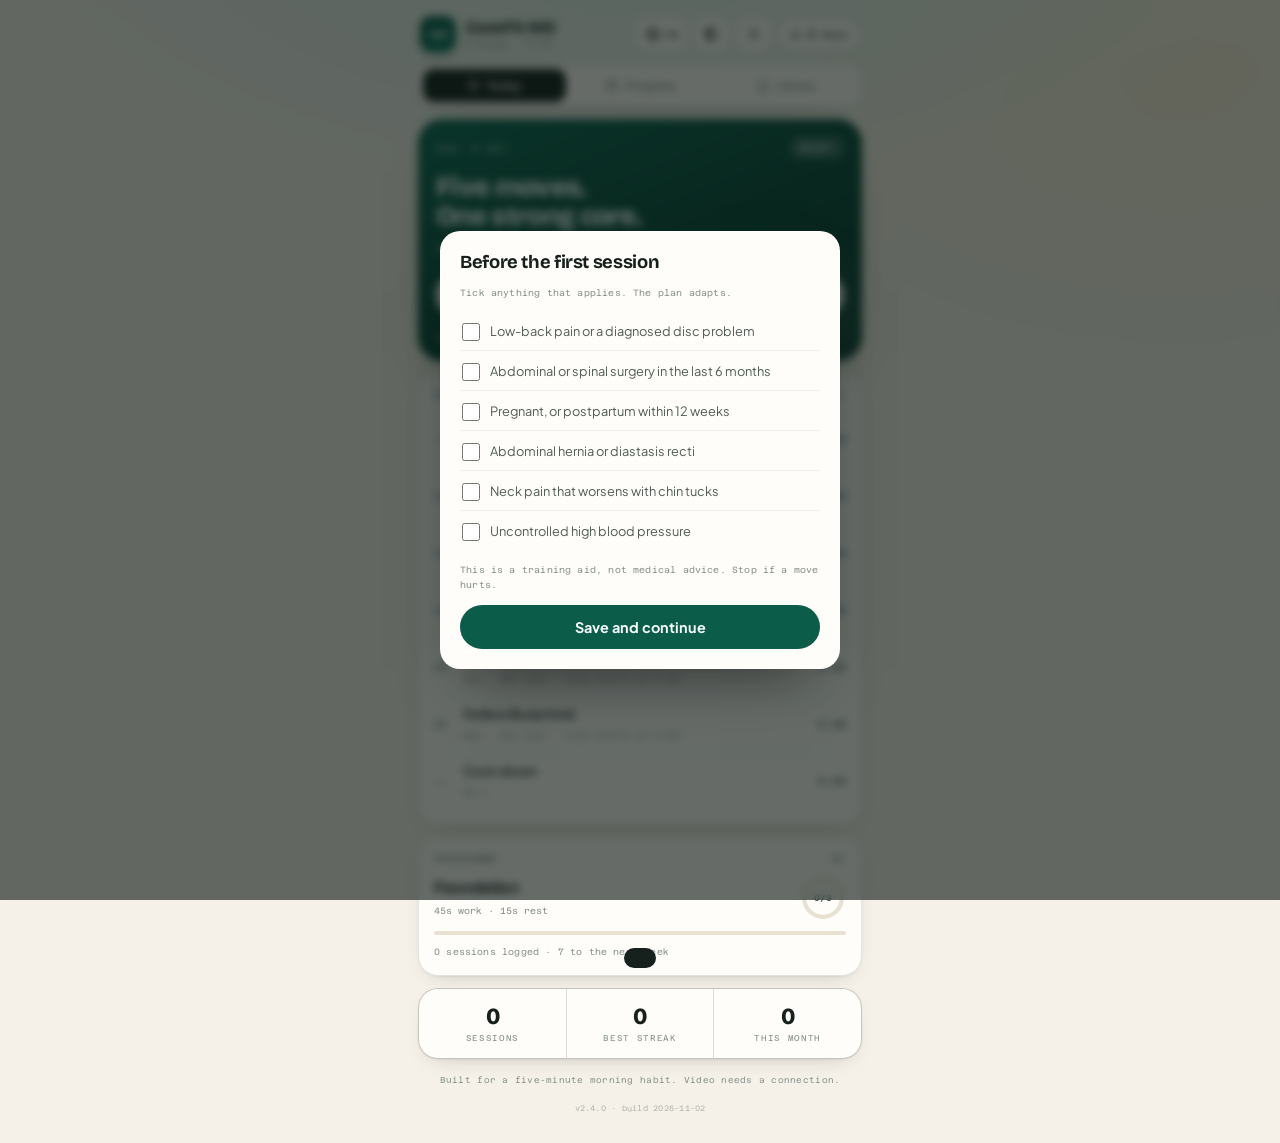
==== commit 2cf82f2a: "AI asset prompt pack, generated-media layer, watermark script - PROMPTS.md: shared style block, char" ====
--- a/docs/play/index.html
+++ b/docs/play/index.html
@@ -223,7 +223,7 @@
     <div class="video-card" id="videoCard">
       <div class="video-host" id="videoHost"></div>
       <div class="video-fallback" id="videoFallback">
-        <img id="demoImg" src="" alt="">
+        <div class="demo-media" id="demoMedia"></div>
         <div class="demo-cap">
           <span id="demoLabel">Offline demonstration</span>
           <a id="demoCredit" href="#" target="_blank" rel="noopener" hidden>Reference ↗</a>
@@ -290,7 +290,7 @@
     </div>
     <div class="video-card" style="aspect-ratio:16/9">
       <div class="video-host" id="clipHost"></div>
-      <img id="clipDemo" class="clip-demo" src="" alt="">
+      <div class="clip-media" id="clipMedia"></div>
       <div class="video-badge"><svg class="ic"><use href="#i-film"/></svg><span id="clipBadge">0:30</span></div>
     </div>
     <div class="row2">
@@ -440,6 +440,8 @@
 <script src="assets/js/store.js" defer></script>
 <script src="assets/js/i18n.js" defer></script>
 <script src="assets/js/video.js" defer></script>
+<script src="assets/media/media.js" defer></script>
+<script src="assets/js/media.js" defer></script>
 <script src="assets/js/session.js" defer></script>
 <script src="assets/js/ui.js" defer></script>
 <script src="assets/js/main.js" defer></script>
--- a/docs/play/assets/css/app.css
+++ b/docs/play/assets/css/app.css
@@ -231,7 +231,7 @@
 .video-badge svg{width:11px;height:11px}
 .video-fallback{position:absolute;inset:0;z-index:4;display:none;background:#07100d}
 .video-fallback.on{display:block}
-.video-fallback img{width:100%;height:100%;object-fit:contain;display:block}
+.video-fallback img,.video-fallback video{width:100%;height:100%;object-fit:contain;display:block;background:#07100d}
 .demo-cap{
   position:absolute;left:0;right:0;bottom:0;display:flex;align-items:center;justify-content:space-between;gap:10px;
   padding:7px 9px;background:linear-gradient(180deg,transparent,rgba(4,14,11,.86) 55%);
@@ -241,8 +241,9 @@
   border-bottom:1px solid rgba(155,231,205,.45);padding-bottom:1px;white-space:nowrap}
 .demo-cap a[hidden]{display:none}
 
-.clip-demo{position:absolute;inset:0;width:100%;height:100%;object-fit:contain;background:#07100d;display:none}
-.clip-demo.on{display:block}
+.clip-media{position:absolute;inset:0;display:none;background:#07100d}
+.clip-media.on{display:block}
+.clip-media img,.clip-media video{width:100%;height:100%;object-fit:contain;display:block}
 .lib-mode{display:flex;align-items:center;gap:10px;margin-bottom:9px}
 .lib-mode .seg-mini{flex:0 0 62%}
 .lib-mode .hint{flex:1;min-width:0}
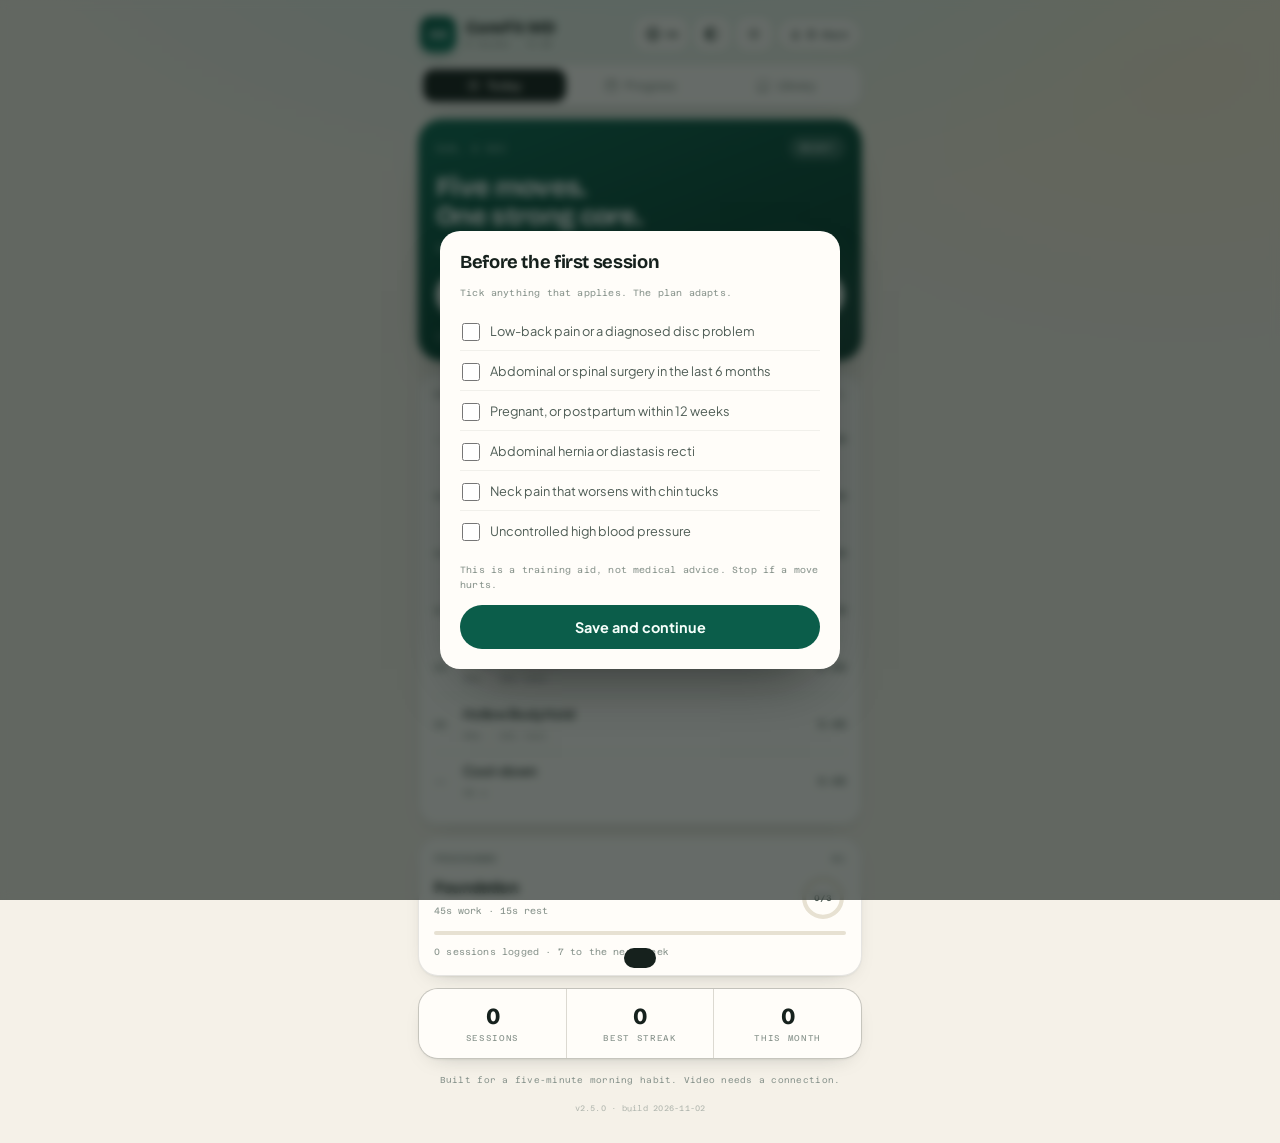
==== commit 0a9f2afc: "Offline by default: local clips are the primary source, YouTube off - new setting: Clip source (Loca" ====
--- a/docs/play/index.html
+++ b/docs/play/index.html
@@ -350,9 +350,15 @@
       </div>
     </div>
     <div class="set-row">
-      <div><span data-i18n="set.videoMode">Video</span><small data-i18n="set.videoMode.d">Clips, or the offline figures only</small></div>
+      <div><span data-i18n="set.vsrc">Clip source</span><small data-i18n="set.vsrc.d">Local clips keep the app fully offline</small></div>
+      <div class="seg-mini sm" id="videoSourceSwitch">
+        <button data-vsrc="local" data-i18n="set.vsrc.local">Local</button><button data-vsrc="youtube" data-i18n="set.vsrc.yt">YouTube</button>
+      </div>
+    </div>
+    <div class="set-row">
+      <div><span data-i18n="set.videoMode">Motion</span><small data-i18n="set.videoMode.d">Moving clips, or still images</small></div>
       <div class="seg-mini sm" id="videoModeSwitch">
-        <button data-vmode="auto">Clips</button><button data-vmode="off">Figures</button>
+        <button data-vmode="auto" data-i18n="set.motion.on">Clips</button><button data-vmode="off" data-i18n="set.motion.off">Stills</button>
       </div>
     </div>
     <div class="set-row">
--- a/docs/play/assets/css/app.css
+++ b/docs/play/assets/css/app.css
@@ -195,14 +195,14 @@
 .lib-card.static{cursor:default}
 .lib-card.static:active{transform:none}
 .lib-thumb{position:relative;width:86px;height:58px;border-radius:9px;overflow:hidden;background:#0a1613;flex-shrink:0;border:1px solid var(--line)}
-.lib-thumb img{width:100%;height:100%;object-fit:contain;display:block;padding:2px}
-.lib-thumb::after{content:"";position:absolute;inset:0;background:linear-gradient(180deg,transparent 55%,rgba(0,0,0,.5));pointer-events:none}
+.lib-thumb img{width:100%;height:100%;object-fit:cover;display:block}
+.lib-thumb::after{content:"";position:absolute;inset:0;background:linear-gradient(180deg,transparent 68%,rgba(0,0,0,.42));pointer-events:none}
 .lib-play{position:absolute;inset:0;display:grid;place-items:center;z-index:2}
 .lib-play svg{width:19px;height:19px;stroke:#fff;fill:rgba(255,255,255,.18);stroke-width:1.6}
 .lib-badge{position:absolute;left:5px;bottom:5px;z-index:3;font-family:var(--f-mono);font-size:.48rem;font-weight:600;
   letter-spacing:.04em;color:#fff;background:rgba(0,0,0,.55);padding:2px 5px;border-radius:4px}
 .lib-body{flex:1;min-width:0}
-.lib-body b{display:block;font-size:.82rem;font-weight:600;letter-spacing:-.01em;word-spacing:.04em}
+.lib-body b{display:block;font-size:.82rem;font-weight:600;letter-spacing:-.01em;word-spacing:.12em}
 .lib-body small{font-family:var(--f-mono);font-size:.56rem;color:var(--ink-3);line-height:1.55}
 .lib-tag{display:inline-block;font-family:var(--f-mono);font-size:.48rem;letter-spacing:.06em;text-transform:uppercase;
   padding:2px 5px;border-radius:4px;background:var(--pine-soft);color:var(--pine);margin-left:5px;vertical-align:1px}
@@ -225,7 +225,7 @@
   flex-shrink:0;border:1px solid var(--line)}
 .video-host{position:absolute;inset:0}
 .video-host iframe,.video-host>div,.video-host video{width:100%;height:100%;border:0;display:block;object-fit:cover}
-.video-badge{position:absolute;left:8px;top:8px;z-index:3;display:inline-flex;align-items:center;gap:5px;
+.video-badge{position:absolute;left:8px;top:8px;z-index:6;display:inline-flex;align-items:center;gap:5px;
   font-family:var(--f-mono);font-size:.53rem;font-weight:600;letter-spacing:.06em;color:#fff;
   background:rgba(6,16,13,.62);border:1px solid rgba(255,255,255,.18);padding:4px 7px;border-radius:6px}
 .video-badge svg{width:11px;height:11px}
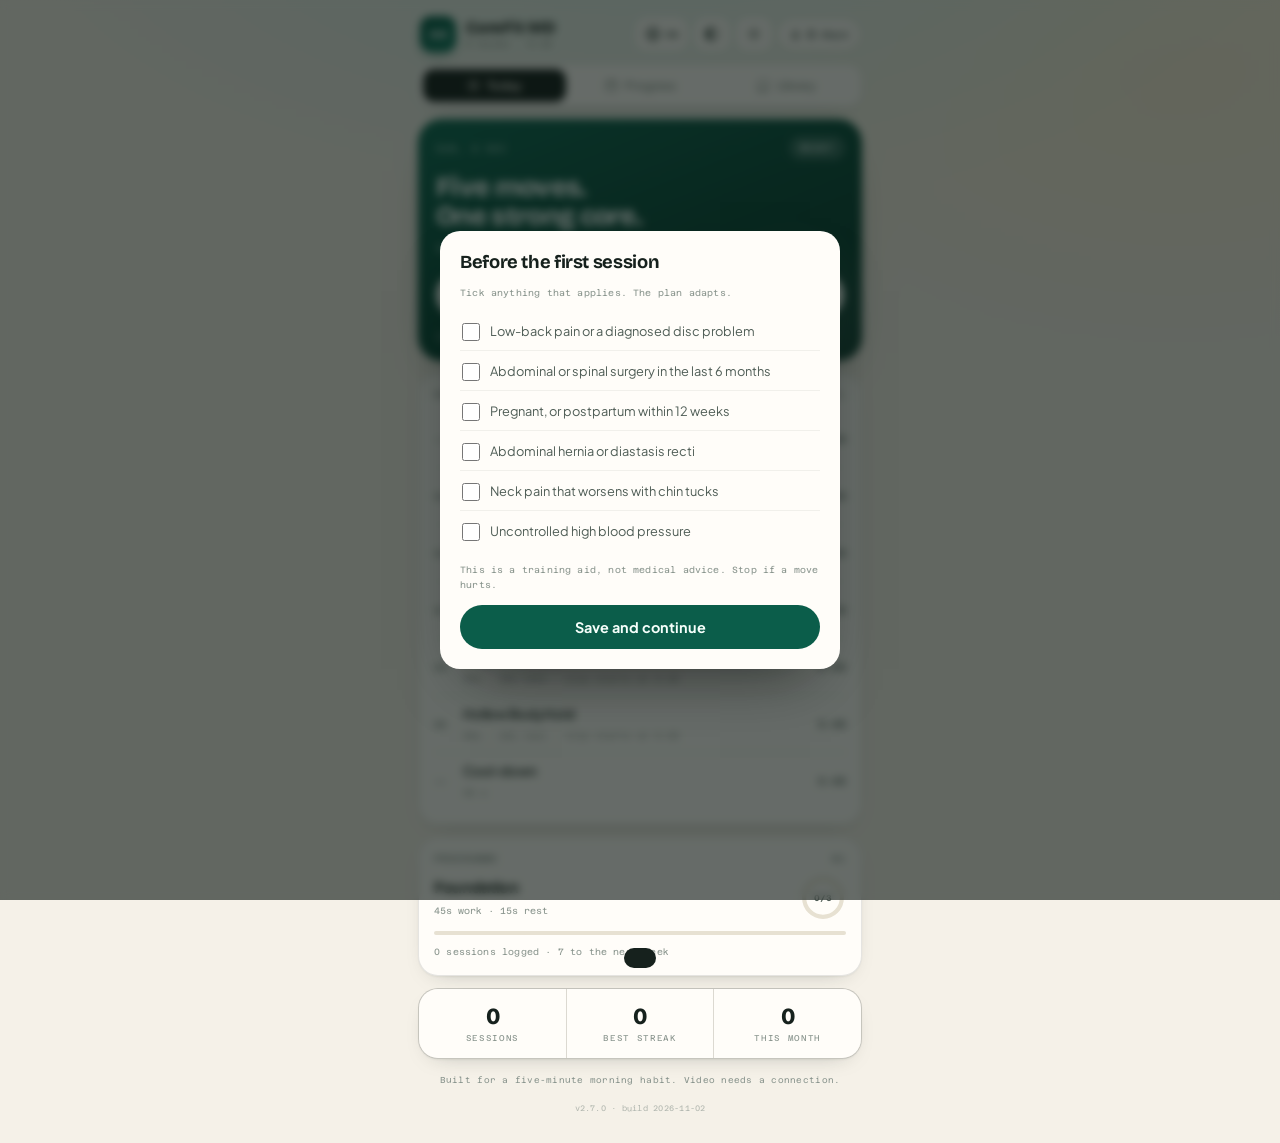
==== commit 7239bc2c: "Practical timer cues: distinct tones, volume control, long-hold warnings assets/js/sound.js — synthe" ====
--- a/docs/play/index.html
+++ b/docs/play/index.html
@@ -344,6 +344,13 @@
     </div>
     <div id="settingsList"></div>
     <div class="set-row">
+      <div><span data-i18n="set.volume">Cue volume</span><small data-i18n="set.volume.d">Loud enough to hear over your own breathing</small></div>
+      <div class="vol">
+        <input type="range" id="volRange" min="0" max="100" step="5" aria-label="Cue volume">
+        <button class="btn btn-ghost sm" id="btnSoundTest" data-i18n="set.test">Test</button>
+      </div>
+    </div>
+    <div class="set-row">
       <div><span data-i18n="set.theme">Colour theme</span><small>Auto · light · dark</small></div>
       <div class="seg-mini sm" id="themeSwitch">
         <button data-theme="auto">Auto</button><button data-theme="light">Light</button><button data-theme="dark">Dark</button>
@@ -448,6 +455,7 @@
 <script src="assets/js/video.js" defer></script>
 <script src="assets/media/media.js" defer></script>
 <script src="assets/js/media.js" defer></script>
+<script src="assets/js/sound.js" defer></script>
 <script src="assets/js/session.js" defer></script>
 <script src="assets/js/ui.js" defer></script>
 <script src="assets/js/main.js" defer></script>
--- a/docs/play/assets/css/app.css
+++ b/docs/play/assets/css/app.css
@@ -387,6 +387,8 @@
 .set-row small{display:block;font-family:var(--f-mono);font-size:.54rem;color:var(--ink-3);font-weight:400;margin-top:2px;letter-spacing:.02em}
 .time-input{border:1px solid var(--line);background:var(--surface-2);border-radius:9px;padding:7px 9px;
   font-family:var(--f-mono);font-size:.72rem;color:var(--ink)}
+.vol{display:flex;align-items:center;gap:8px;flex-shrink:0}
+.vol input[type=range]{width:92px;height:24px;accent-color:var(--pine);cursor:pointer}
 .switch{position:relative;width:44px;height:26px;border-radius:99px;background:var(--surface-3);border:0;cursor:pointer;
   flex-shrink:0;transition:background .2s}
 .switch::after{content:"";position:absolute;top:3px;left:3px;width:20px;height:20px;border-radius:50%;background:#fff;
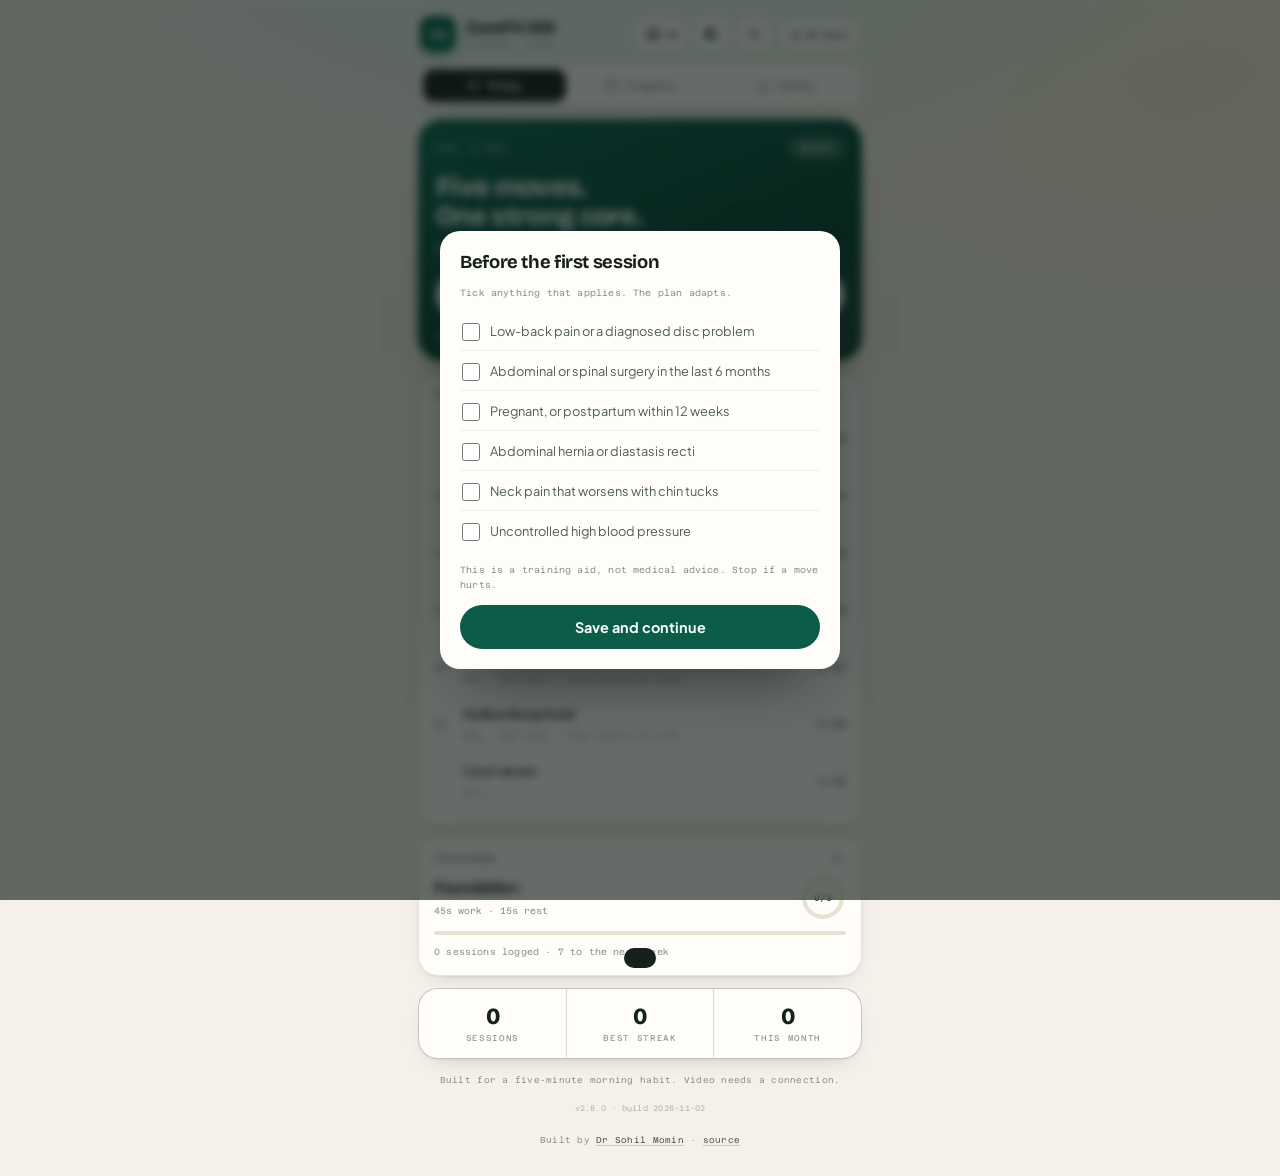
==== commit bbe9162d: "Clips for the three extra moves, and the author detail Videos, all verified alive via oEmbed before " ====
--- a/docs/play/index.html
+++ b/docs/play/index.html
@@ -3,6 +3,7 @@
 <head>
 <meta charset="UTF-8">
 <meta name="viewport" content="width=device-width, initial-scale=1.0, viewport-fit=cover">
+<meta name="author" content="Dr Sohil Momin">
 <meta name="description" content="CoreFit MD — a five-minute video-guided morning core routine with clip-accurate playback, streaks and session logging.">
 <meta name="theme-color" content="#f5f1e8" media="(prefers-color-scheme: light)">
 <meta name="theme-color" content="#0d1412" media="(prefers-color-scheme: dark)">
@@ -209,6 +210,8 @@
 
   <p class="footnote" data-i18n="foot.note">Built for a five-minute morning habit. Video needs a connection.</p>
   <p class="footnote build" id="buildStamp"></p>
+  <p class="footnote author">Built by <a href="https://github.com/drsamonline" target="_blank" rel="noopener">Dr Sohil Momin</a>
+    · <a href="https://github.com/drsamonline/corefit-md" target="_blank" rel="noopener">source</a></p>
 </div>
 
 <!-- ================= WORKOUT STAGE ================= -->
@@ -348,6 +351,15 @@
       <div class="vol">
         <input type="range" id="volRange" min="0" max="100" step="5" aria-label="Cue volume">
         <button class="btn btn-ghost sm" id="btnSoundTest" data-i18n="set.test">Test</button>
+      </div>
+    </div>
+    <div class="about">
+      <div class="about-mark"><svg class="ic"><use href="#i-flame"/></svg></div>
+      <div>
+        <b>CoreFit MD</b>
+        <small id="aboutVersion">v2.8.0</small>
+        <small>Built by <a href="https://github.com/drsamonline" target="_blank" rel="noopener">Dr Sohil Momin</a></small>
+        <small><a href="https://github.com/drsamonline/corefit-md" target="_blank" rel="noopener">github.com/drsamonline/corefit-md ↗</a></small>
       </div>
     </div>
     <div class="set-row">
--- a/docs/play/assets/css/app.css
+++ b/docs/play/assets/css/app.css
@@ -435,3 +435,15 @@
   .stage-foot{display:none}
   .steps{display:none}
 }
+
+/* author / about block in settings */
+.about{display:flex;gap:12px;align-items:flex-start;margin-top:18px;padding:14px;border-radius:var(--radius-sm);
+  background:var(--surface-2);border:1px solid var(--line-2)}
+.about-mark{width:34px;height:34px;border-radius:10px;background:var(--pine);color:#f2fffa;display:grid;place-items:center;flex-shrink:0}
+.about-mark .ic{width:18px;height:18px}
+.about b{display:block;font-size:.9rem;color:var(--ink);margin-bottom:2px}
+.about small{display:block;font-size:.72rem;color:var(--ink-3);line-height:1.5}
+.about a{color:var(--pine-2);text-decoration:none}
+.about a:hover{text-decoration:underline}
+.footnote.author{margin-top:2px}
+.footnote.author a{color:var(--ink-2);text-decoration:none;border-bottom:1px solid var(--line-3)}
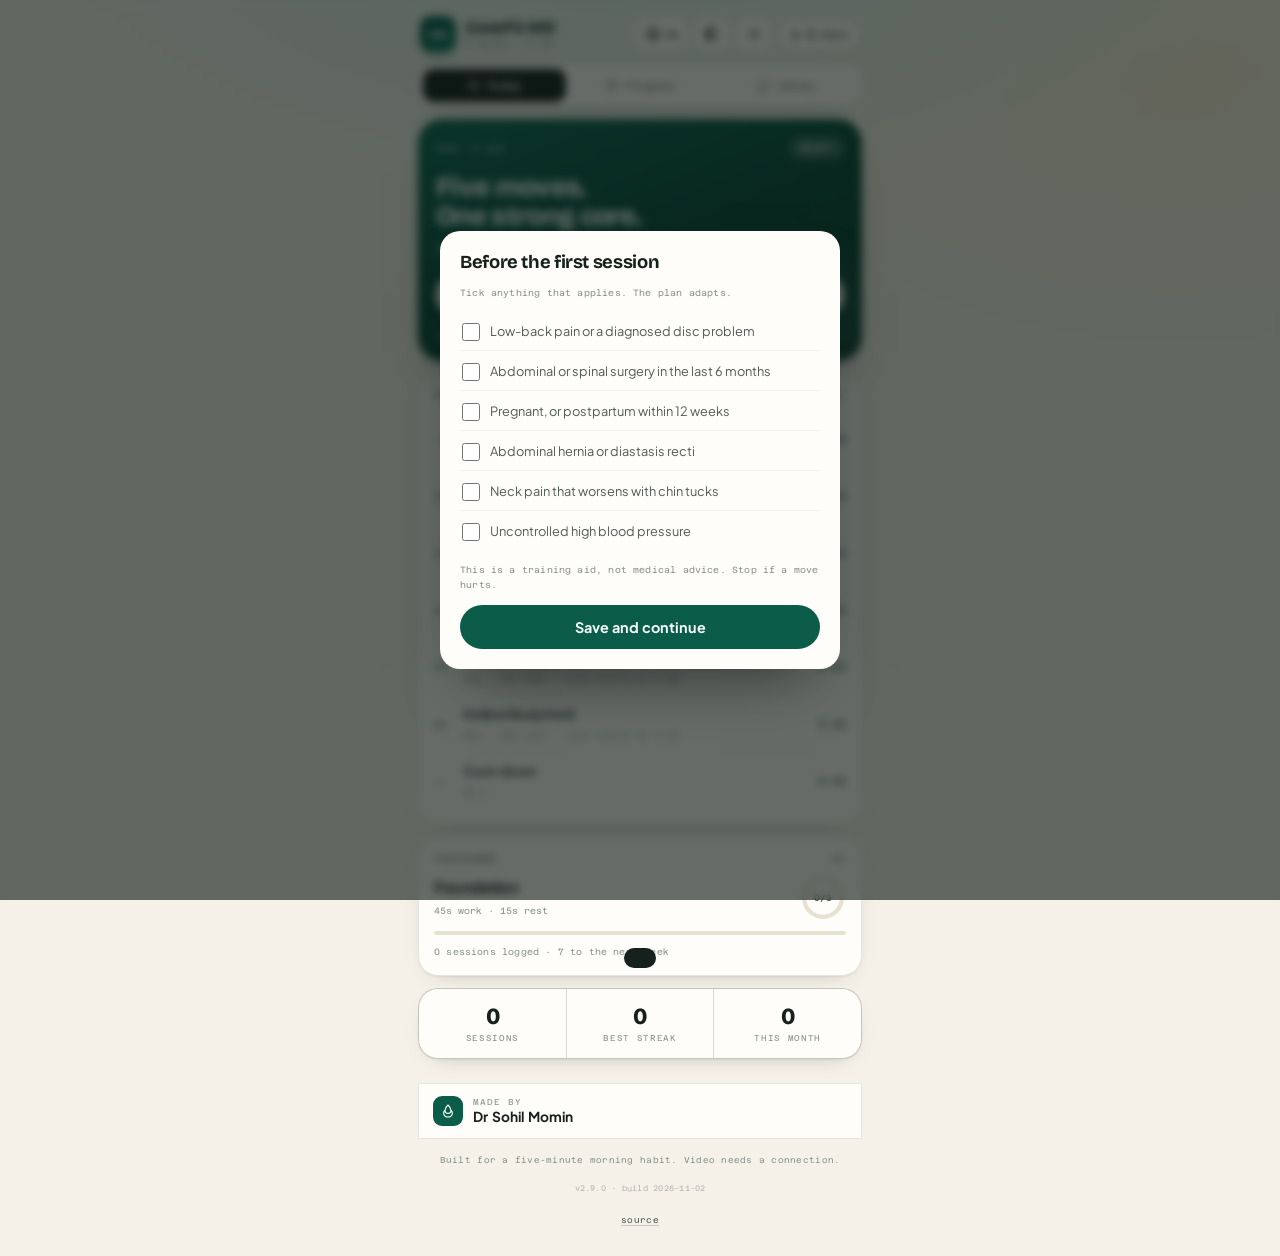
==== commit 4fcde9ad: "Author visible in the app: signature card on Today - a "Made by Dr Sohil Momin" card at the foot of " ====
--- a/docs/play/index.html
+++ b/docs/play/index.html
@@ -135,6 +135,14 @@
         <div class="stat"><b id="sStreak">0</b><span data-i18n="label.beststreak">Best streak</span></div>
         <div class="stat"><b id="sMonth">0</b><span data-i18n="label.month">This month</span></div>
       </div>
+
+      <a class="signature" href="https://github.com/drsamonline" target="_blank" rel="noopener">
+        <span class="sig-mark"><svg class="ic"><use href="#i-flame"/></svg></span>
+        <span class="sig-text">
+          <small data-i18n="app.by">Made by</small>
+          <b>Dr Sohil Momin</b>
+        </span>
+      </a>
     </section>
 
     <!-- ================= PROGRESS ================= -->
@@ -210,8 +218,7 @@
 
   <p class="footnote" data-i18n="foot.note">Built for a five-minute morning habit. Video needs a connection.</p>
   <p class="footnote build" id="buildStamp"></p>
-  <p class="footnote author">Built by <a href="https://github.com/drsamonline" target="_blank" rel="noopener">Dr Sohil Momin</a>
-    · <a href="https://github.com/drsamonline/corefit-md" target="_blank" rel="noopener">source</a></p>
+  <p class="footnote author"><a href="https://github.com/drsamonline/corefit-md" target="_blank" rel="noopener">source</a></p>
 </div>
 
 <!-- ================= WORKOUT STAGE ================= -->
@@ -358,7 +365,7 @@
       <div>
         <b>CoreFit MD</b>
         <small id="aboutVersion">v2.8.0</small>
-        <small>Built by <a href="https://github.com/drsamonline" target="_blank" rel="noopener">Dr Sohil Momin</a></small>
+        <small><span data-i18n="about.author">Author</span>: <a href="https://github.com/drsamonline" target="_blank" rel="noopener"><b>Dr Sohil Momin</b></a> <span class="sig-handle">@drsamonline</span></small>
         <small><a href="https://github.com/drsamonline/corefit-md" target="_blank" rel="noopener">github.com/drsamonline/corefit-md ↗</a></small>
       </div>
     </div>
--- a/docs/play/assets/css/app.css
+++ b/docs/play/assets/css/app.css
@@ -441,9 +441,21 @@
   background:var(--surface-2);border:1px solid var(--line-2)}
 .about-mark{width:34px;height:34px;border-radius:10px;background:var(--pine);color:#f2fffa;display:grid;place-items:center;flex-shrink:0}
 .about-mark .ic{width:18px;height:18px}
-.about b{display:block;font-size:.9rem;color:var(--ink);margin-bottom:2px}
+.about b{display:block;font-size:.9rem;color:var(--ink);margin-bottom:2px;word-spacing:.14em}
 .about small{display:block;font-size:.72rem;color:var(--ink-3);line-height:1.5}
 .about a{color:var(--pine-2);text-decoration:none}
 .about a:hover{text-decoration:underline}
 .footnote.author{margin-top:2px}
 .footnote.author a{color:var(--ink-2);text-decoration:none;border-bottom:1px solid var(--line-3)}
+
+/* author signature on the Today view */
+.signature{display:flex;align-items:center;gap:10px;margin-top:12px;padding:12px 14px;border-radius:var(--radius-sm);
+  background:var(--surface);border:1px solid var(--line);text-decoration:none;transition:border-color .18s,transform .18s}
+.signature:hover{border-color:var(--line-3)}
+.signature:active{transform:scale(.995)}
+.sig-mark{width:30px;height:30px;border-radius:9px;background:var(--pine);color:#f2fffa;display:grid;place-items:center;flex-shrink:0}
+.sig-mark .ic{width:16px;height:16px}
+.sig-text{display:flex;flex-direction:column;line-height:1.25}
+.sig-text small{font-family:var(--f-mono);font-size:.54rem;letter-spacing:.12em;text-transform:uppercase;color:var(--ink-3)}
+.sig-text b{font-size:.86rem;font-weight:700;color:var(--ink);word-spacing:.16em}
+.sig-handle{font-family:var(--f-mono);font-size:.68rem;color:var(--ink-3)}
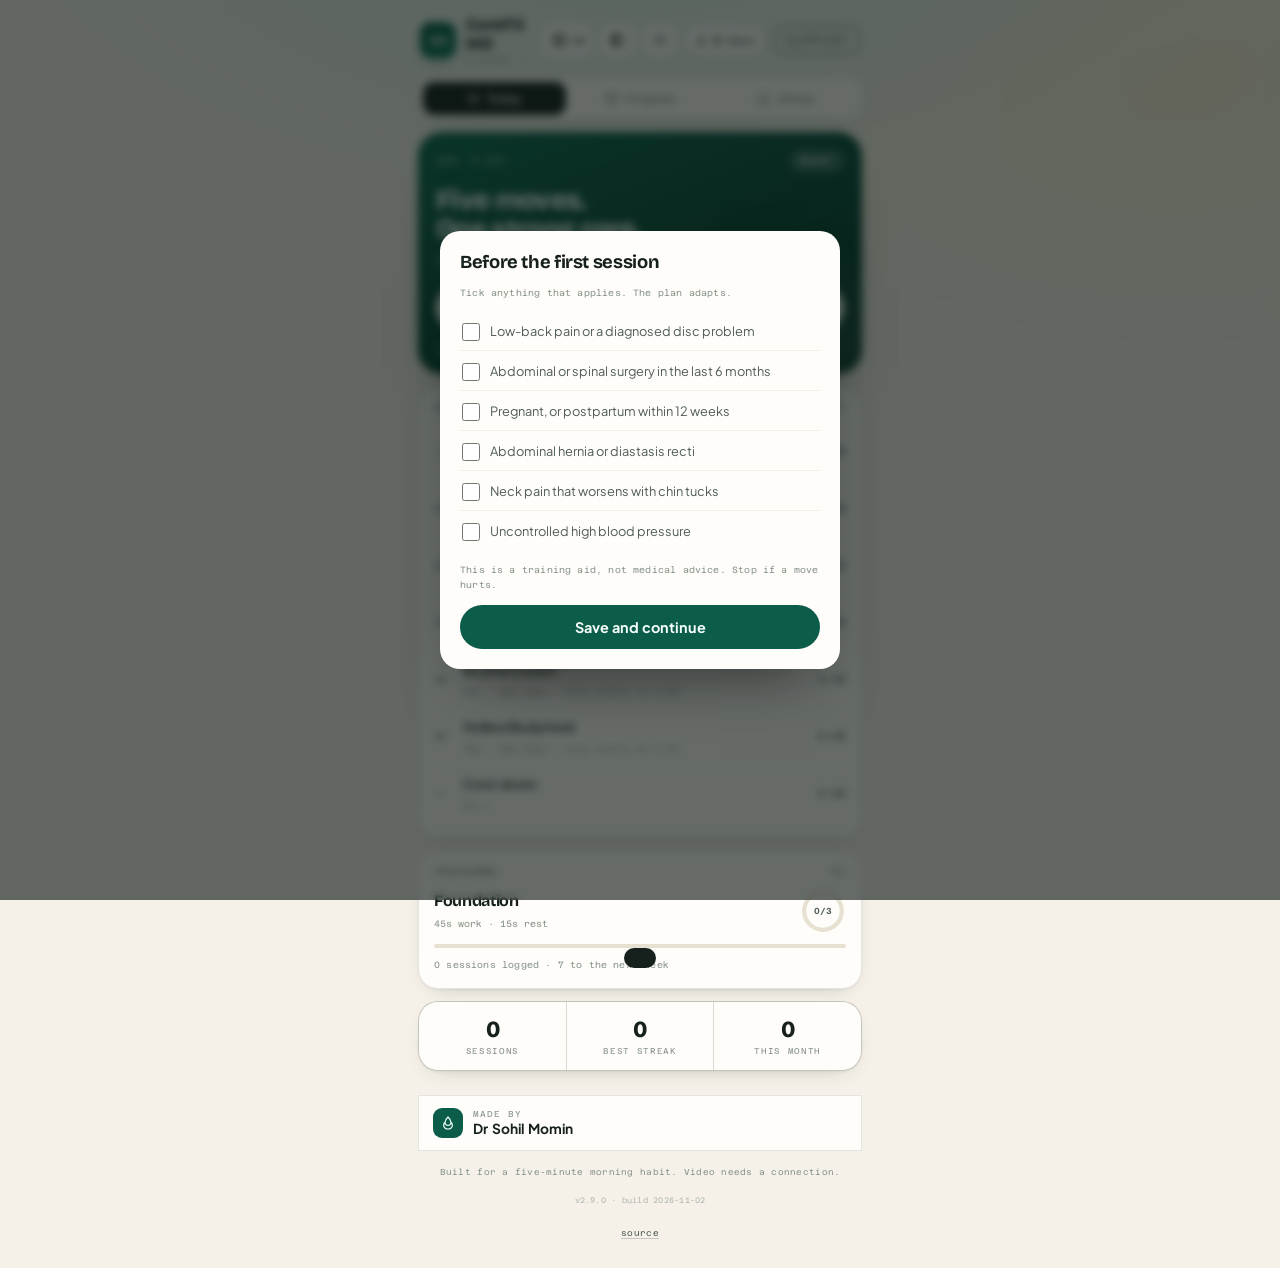
==== commit 3cebd521: "support: the block in the footer, the portrait and the QR, and a Support table Region 1 of the suppo" ====
--- a/docs/play/index.html
+++ b/docs/play/index.html
@@ -72,7 +72,174 @@
         <svg class="ic"><use href="#i-flame"/></svg><b id="streakNum">0</b><span id="streakWord">days</span>
       </button>
     </div>
-  </header>
+  <!-- support:app:start -->
+<style>
+  .support-open{font:inherit;font-size:.8rem;letter-spacing:.06em;text-transform:uppercase;
+                background:transparent;color:inherit;border:1px solid currentColor;border-radius:.4rem;
+                padding:.3rem .6rem;cursor:pointer;opacity:.75}
+  .support-open:hover,.support-open:focus-visible{opacity:1}
+  /* The dialog takes the app's theme, always: it reads the host page's variables and
+     falls back to the system Canvas/CanvasText pair, which follow color-scheme. It
+     never sets a palette of its own — that is how a support panel ends up light inside
+     a dark app. */
+  .support-dialog{border:1px solid var(--line,CanvasText);border-radius:.9rem;padding:0 1.2rem 1.2rem;
+                  max-width:46rem;width:calc(100% - 2rem);color-scheme:inherit;
+                  background:var(--paper,Canvas);color:var(--ink,CanvasText)}
+  .support-dialog::backdrop{background:rgba(0,0,0,.45)}
+  .support-dialog .support{border-top:0}
+  .support-close{position:sticky;top:0;float:right;margin:.6rem 0 0;font:inherit;font-size:1.1rem;
+                 line-height:1;background:transparent;border:1px solid var(--line,CanvasText);
+                 border-radius:.4rem;padding:.2rem .5rem;cursor:pointer;color:inherit}
+</style>
+<button class="support-open" type="button" id="support-open"
+        aria-haspopup="dialog" aria-controls="support-dialog">Support</button>
+<dialog class="support-dialog" id="support-dialog" aria-label="Support this work">
+  <button class="support-close" type="button" id="support-close" aria-label="Close">×</button>
+  <!-- support:block:start -->
+<style>
+  /* Scoped to .support. Uses the host page's variables when they exist. */
+  .support{--s-ink:var(--ink,#14110e);--s-paper:var(--paper,#f7f2e9);--s-card:var(--paper-2,#fffdf8);
+           --s-muted:var(--muted,#6b6157);--s-line:var(--line,#e2d8c8);--s-accent:var(--accent,#2f6f8f);
+           font-family:var(--sans,ui-sans-serif,-apple-system,"Segoe UI",sans-serif);
+           color:var(--s-ink);padding:2.6rem 0 1rem;border-top:1px solid var(--s-line)}
+  .support-head{display:flex;gap:1rem;align-items:flex-start;margin:0 0 1.4rem}
+  .support-portrait{width:72px;height:72px;flex:0 0 72px;border-radius:50%;object-fit:cover;
+                    border:1px solid var(--s-line);background:var(--s-card)}
+  .support h2{font-size:1.15rem;letter-spacing:.08em;text-transform:uppercase;margin:0 0 .5rem;color:var(--s-muted)}
+  .support .support-lede{margin:0;max-width:44rem;color:var(--s-muted);font-size:.95rem}
+  .support-grid{display:grid;gap:.9rem;grid-template-columns:repeat(auto-fit,minmax(15rem,1fr));align-items:stretch}
+  .support-card{background:var(--s-card);border:1px solid var(--s-line);border-radius:.7rem;padding:.9rem 1rem;
+                display:flex;flex-direction:column;gap:.35rem}
+  .support-card h3{margin:0;font-size:.78rem;letter-spacing:.09em;text-transform:uppercase;color:var(--s-muted);font-weight:600}
+  .support-card p{margin:0;font-size:.92rem;line-height:1.5}
+  .support-card a{color:var(--s-accent);text-decoration:none;border-bottom:1px solid transparent;word-break:break-word}
+  .support-card a:hover,.support-card a:focus-visible{border-bottom-color:currentColor}
+  .support-id{display:flex;align-items:center;gap:.5rem;flex-wrap:wrap}
+  .support-id code{font-family:ui-monospace,SFMono-Regular,Menlo,monospace;font-size:.95rem;
+                   background:transparent;border:1px dashed var(--s-line);border-radius:.35rem;padding:.15rem .45rem}
+  .support-copy{font:inherit;font-size:.75rem;letter-spacing:.06em;text-transform:uppercase;
+                background:transparent;color:var(--s-muted);border:1px solid var(--s-line);
+                border-radius:.35rem;padding:.2rem .5rem;cursor:pointer}
+  .support-copy:hover,.support-copy:focus-visible{color:var(--s-ink);border-color:var(--s-ink)}
+  .support-card.upi{grid-row:span 1}
+  .support-qr{display:flex;gap:.9rem;align-items:center;flex-wrap:wrap;margin-top:.2rem}
+  /* the white tile is load-bearing: a dark-mode QR does not scan */
+  .support-qr img{width:132px;height:132px;display:block;background:#fff;padding:.35rem;
+                  border:1px solid var(--s-line);border-radius:.4rem;image-rendering:pixelated}
+  .support-qr small{display:block;color:var(--s-muted);font-size:.8rem;max-width:11rem;line-height:1.4}
+  .support-foot{margin:1.2rem 0 0;font-size:.8rem;color:var(--s-muted)}
+  @media (prefers-reduced-motion:no-preference){.support-card{transition:border-color .15s ease}}
+  .support-card:target,.support-card:focus-within{border-color:var(--s-accent)}
+</style>
+
+<section class="support" id="support" aria-labelledby="support-h" data-support>
+  <div class="support-head">
+    <img class="support-portrait" src="../assets/support-portrait.jpg" width="72" height="72"
+         alt="Dr. Sohil Momin" loading="lazy" decoding="async">
+    <div>
+      <h2 id="support-h">Support this work</h2>
+      <p class="support-lede">Everything here is free, offline and accountless. If it earned its keep,
+        there are a few ways to say so — pick whichever is easiest where you are.</p>
+    </div>
+  </div>
+  <div class="support-grid">
+
+    <div class="support-card upi">
+      <h3>UPI · India</h3>
+      <div class="support-id">
+        <code id="upi-vpa">drsohilboi@ybl</code>
+        <button class="support-copy" type="button" data-copy="drsohilboi@ybl"
+                aria-label="Copy the UPI ID drsohilboi@ybl">Copy</button>
+      </div>
+      <p><a href="upi://pay?pa=drsohilboi%40ybl&amp;pn=Dr.%20Sohil%20Momin&amp;cu=INR">Open in a UPI app →</a></p>
+      <div class="support-qr">
+        <img src="../assets/upi-qr.svg" width="132" height="132"
+             alt="QR code for the UPI ID drsohilboi@ybl, payee Dr. Sohil Momin">
+        <small>Scan with any UPI app. Payee: Dr. Sohil Momin.</small>
+      </div>
+    </div>
+
+    <div class="support-card">
+      <h3>Ko-fi</h3>
+      <p>One-off tip, no account needed.<br>
+        <a href="https://ko-fi.com/matneo" target="_blank" rel="noopener noreferrer">ko-fi.com/matneo →</a></p>
+    </div>
+
+    <div class="support-card">
+      <h3>PayPal</h3>
+      <p>For outside India, or a card instead of UPI.<br>
+        <a href="https://paypal.me/drsohilmomin?locale.x=en_GB&amp;country.x=IN"
+           target="_blank" rel="noopener noreferrer">paypal.me/drsohilmomin →</a></p>
+    </div>
+
+    <div class="support-card">
+      <h3>My books</h3>
+      <p>The Amazon author store — every title, one shelf.<br>
+        <a href="https://www.amazon.com/stores/author/B08ZT331LY/allbooks?ccs_id=aed72b9f-71d9-41dc-adee-e9368a317acc"
+           target="_blank" rel="noopener noreferrer">Amazon bookstore →</a></p>
+    </div>
+
+    <div class="support-card">
+      <h3>More apps</h3>
+      <p>The rest of the estate, all of it offline-first.<br>
+        <a href="https://drsamonline.github.io/" target="_blank" rel="noopener noreferrer">drsamonline.github.io →</a></p>
+    </div>
+
+    <div class="support-card">
+      <h3>Say hello</h3>
+      <p>Bugs, corrections, requests.<br>
+        <a href="mailto:sohilmomin2000@gmail.com">sohilmomin2000@gmail.com →</a></p>
+    </div>
+
+  </div>
+  <p class="support-foot">No accounts, no tracking, nothing on this page loads from the network.
+    A thank-you is a thank-you; nothing is gated behind it.</p>
+</section>
+
+<script>
+  /* Copy buttons degrade to "select the text yourself" — never a dead button. */
+  (function () {
+    document.querySelectorAll('.support [data-copy]').forEach(function (btn) {
+      if (btn.dataset.copyWired) return;
+      btn.dataset.copyWired = '1';
+      btn.addEventListener('click', function () {
+        var value = btn.getAttribute('data-copy');
+        var label = btn.textContent;
+        function done() {
+          btn.textContent = 'Copied';
+          setTimeout(function () { btn.textContent = label; }, 1500);
+        }
+        if (navigator.clipboard && navigator.clipboard.writeText) {
+          navigator.clipboard.writeText(value).then(done, function () {});
+          return;
+        }
+        var t = document.createElement('textarea');
+        t.value = value; t.setAttribute('readonly', ''); t.style.position = 'absolute';
+        t.style.left = '-9999px'; document.body.appendChild(t); t.select();
+        try { document.execCommand('copy'); done(); } catch (e) {}
+        t.remove();
+      });
+    });
+  })();
+</script>
+<!-- support:block:end -->
+</dialog>
+<script>
+  (function () {
+    var open = document.getElementById('support-open');
+    var dlg = document.getElementById('support-dialog');
+    if (!open || !dlg) return;
+    open.addEventListener('click', function () {
+      if (typeof dlg.showModal === 'function') { dlg.showModal(); }
+      else { dlg.setAttribute('open', ''); }  /* no <dialog> support: still readable */
+    });
+    var close = document.getElementById('support-close');
+    if (close) close.addEventListener('click', function () { dlg.close ? dlg.close() : dlg.removeAttribute('open'); });
+    dlg.addEventListener('click', function (e) { if (e.target === dlg && dlg.close) dlg.close(); });
+  })();
+</script>
+<!-- support:app:end -->
+</header>
 
   <div class="banner" id="banner" hidden>
     <svg class="ic"><use href="#i-target"/></svg><span id="bannerText"></span>
@@ -208,7 +375,7 @@
           <span class="label" data-i18n="lib.more">More moves</span>
           <span class="label dim" data-i18n="lib.more.sub">offline demonstrations</span>
         </div>
-        <p class="hint" data-i18n="lib.more.hint">Not in the default session. Each has its own animated figure, so it works with no connection.</p>
+        <p class="hint" data-i18n="lib.more.hint">Not in the default session. Each opens with its own clip and falls back to a still offline.</p>
       </div>
       <div class="lib" id="extraList"></div>
 
